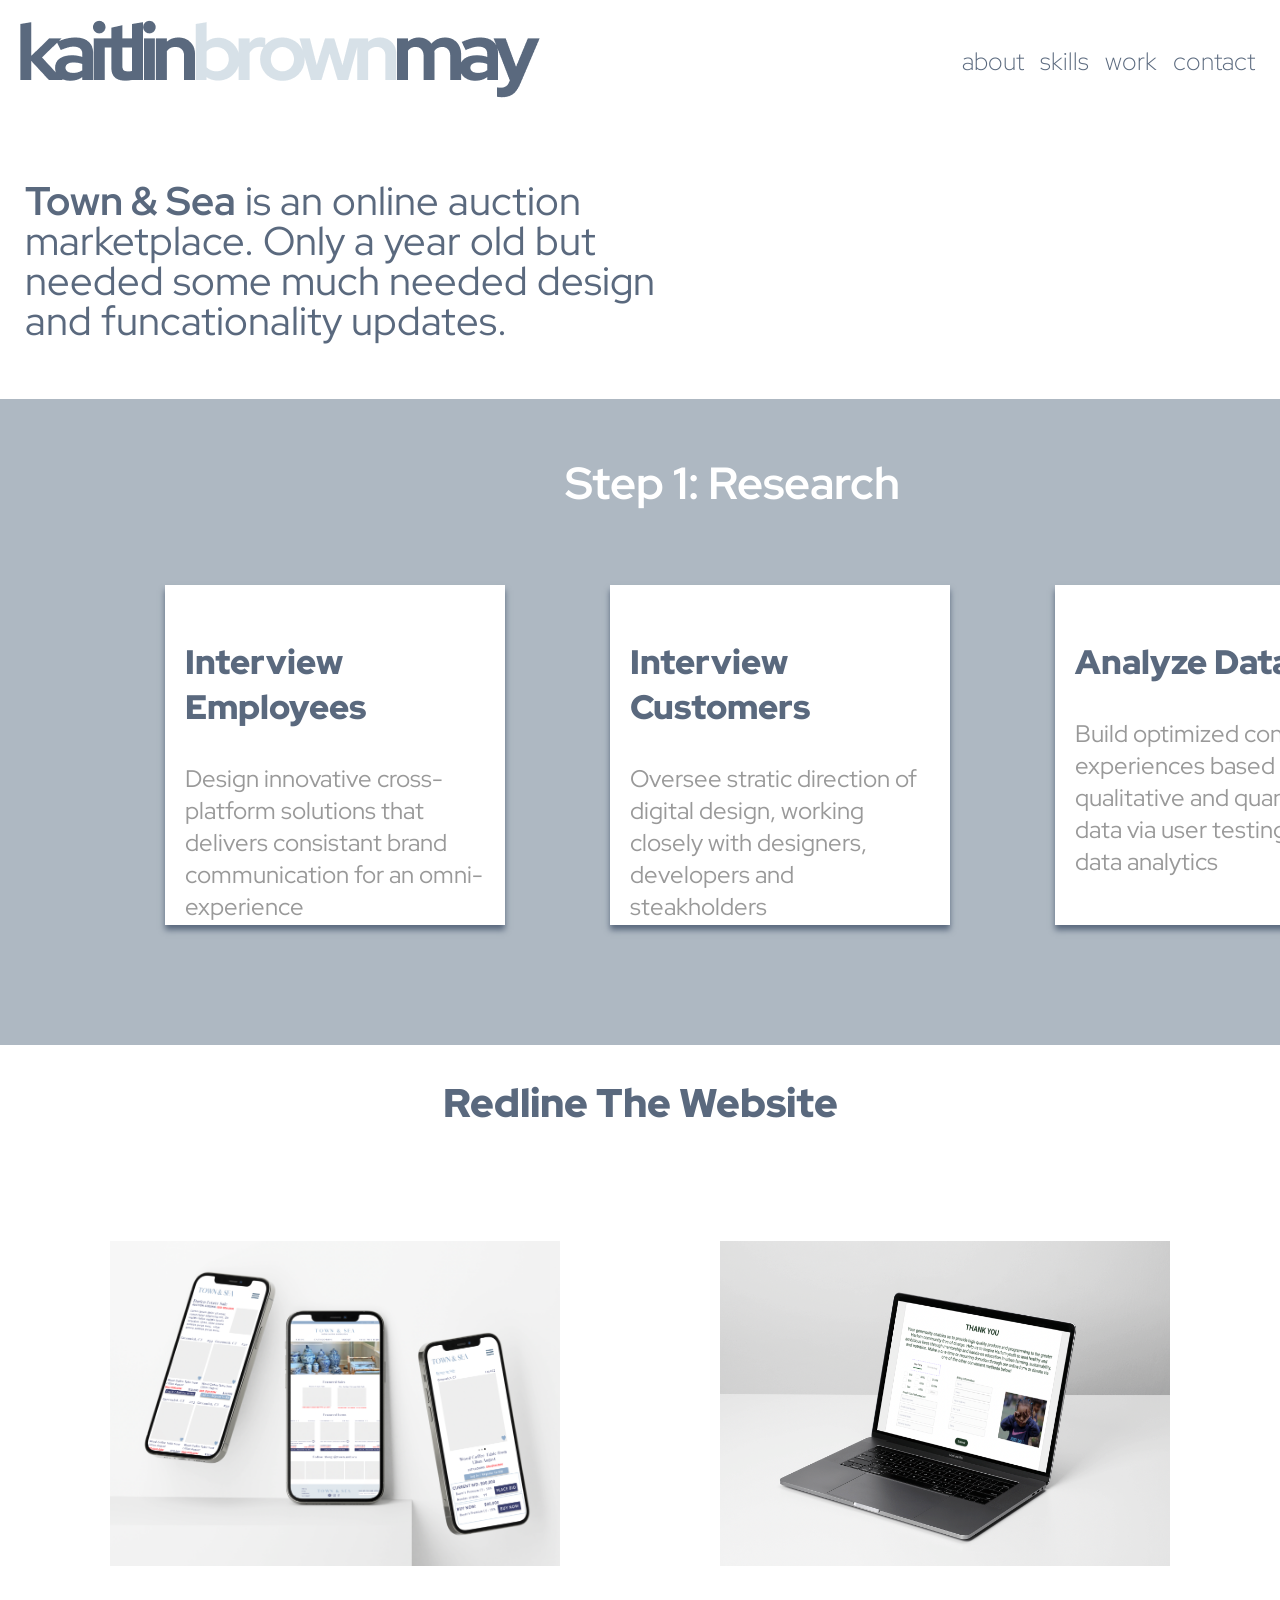
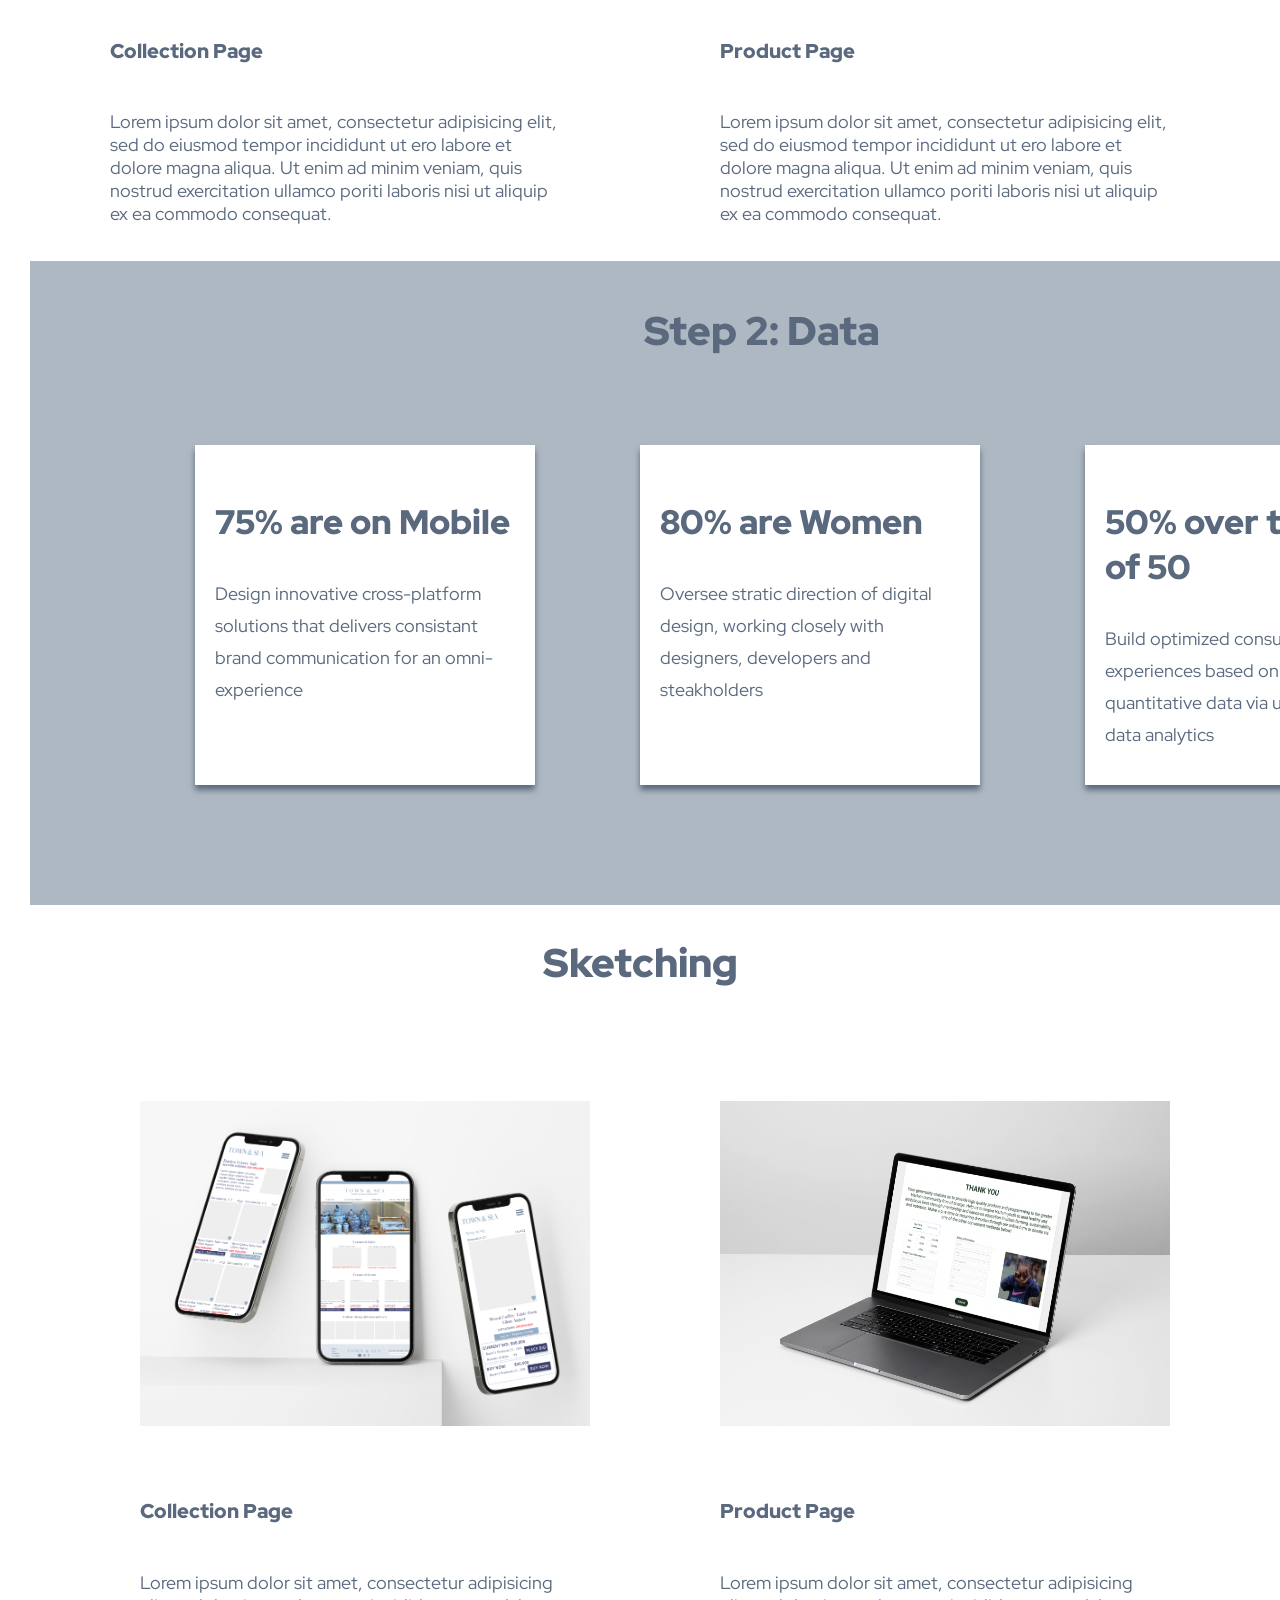
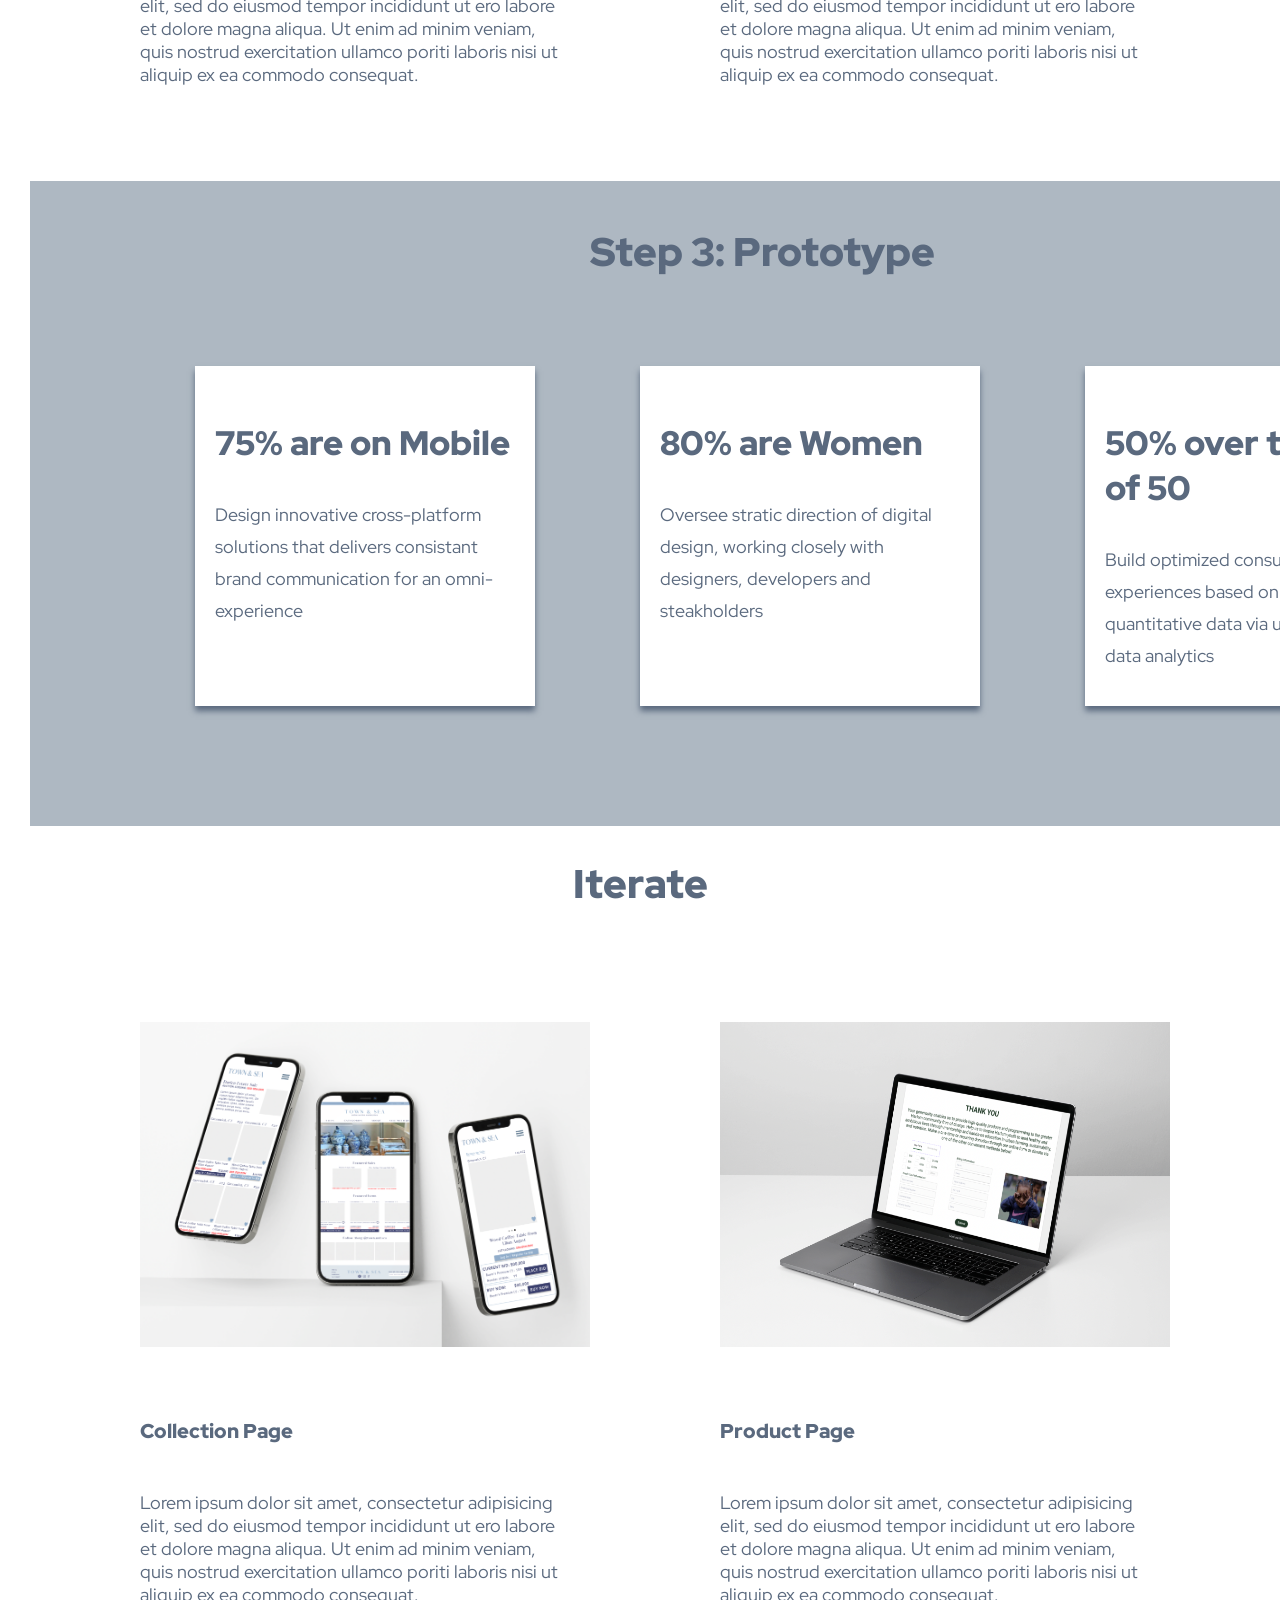
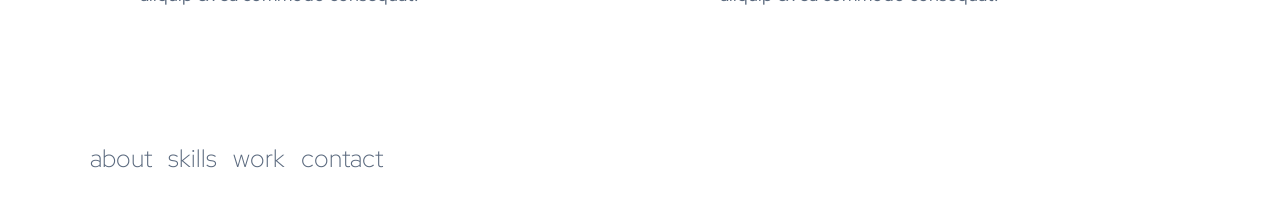
==== work.html @ 136359c6 "Adding in Homework 19s pages" ====
<!DOCTYPE html>
<html>
  <head>
    <script src="https://ajax.googleapis.com/ajax/libs/jquery/3.5.1/jquery.min.js"></script>
    <link rel="preconnect" href="https://fonts.googleapis.com">
    <link rel="preconnect" href="https://fonts.gstatic.com" crossorigin>
    <style>
        @import url('https://fonts.googleapis.com/css2?family=Red+Hat+Display:wght@300;700&family=Red+Hat+Mono:ital,wght@0,300;0,400;0,700;1,300&display=swap');
        </style>

    <title>Kaitlin May's Portfolio</title>
    <link href="css/teststyle.css" type="text/css" rel="stylesheet">
  </head>
  <body>
    <header>
      <a href="index.html" >
      <img src="images/kaitlinbrownmay.png"></a>
      <ul>
        <li id="ABOUT"> <a href="about.html" >about</a></li>
        <li id="SKILLS"> <a href="skills.html" >skills</a></li>
        <li id="WORK"> <a href="work.html" >work</a></li>
        <li>contact</li>
      </ul>
    </header>
   
    <section class="Welcome">
        <div class="welcomeC">
          <h1><strong> Town & Sea</strong> is an online auction marketplace. Only a year old but needed some much needed design and funcationality updates.  </h1> 
        </div>
      </section>
      
      <div class="heading">
        <h2> Step 1: Research</h2>
        </div>
          <section class="flexContainer">
     
      <div>
        <h3>Interview Employees</h3>
         <p>Design innovative cross-platform solutions that delivers consistant brand communication for an omni-experience</p>
      </div>
      <div>
        <h3>Interview Customers</h3>
        <p>Oversee stratic direction of digital design, working closely with designers, developers and steakholders</p>
      </div>
      <div>
        <h3>Analyze Data</h3>
        <p>Build optimized consumer experiences based on qualitative and quantitative data via user testing and data analytics</p>
      </div>
    </section>
    
    

    <section class="myWork">
      <h2>Redline The Website</h2>
      <div class="workGrid">
        <div class="img1">
          <img src="images/Screen Shot 2022-01-11 at 3.17.35 PM.png">
        </div>
        <div class="content1">
          <h4>Collection Page</h4>
          <p>Lorem ipsum dolor sit amet, consectetur adipisicing elit, sed do eiusmod tempor incididunt ut ero labore et dolore magna aliqua. Ut enim ad minim veniam, quis nostrud exercitation ullamco poriti laboris nisi ut aliquip ex ea commodo consequat.</p>

        </div>
        <div class="img2">
          <img src="images/Screen Shot 2022-01-11 at 6.08.32 PM.png">
        </div>
        <div class="content2">
          <h4>Product Page</h4>
          <p>Lorem ipsum dolor sit amet, consectetur adipisicing elit, sed do eiusmod tempor incididunt ut ero labore et dolore magna aliqua. Ut enim ad minim veniam, quis nostrud exercitation ullamco poriti laboris nisi ut aliquip ex ea commodo consequat.</p>
      
        </div>
   
        </div>
  
      </div>

      <div class="heading">
        <h2> Step 2: Data</h2>
        </div>
          <section class="flexContainer">
     
      <div>
        <h3>75% are on Mobile</h3>
         <p>Design innovative cross-platform solutions that delivers consistant brand communication for an omni-experience</p>
      </div>
      <div>
        <h3>80% are Women</h3>
        <p>Oversee stratic direction of digital design, working closely with designers, developers and steakholders</p>
      </div>
      <div>
        <h3>50% over the ace of 50</h3>
        <p>Build optimized consumer experiences based on qualitative and quantitative data via user testing and data analytics</p>
      </div>
    </section>
    
    

    <section class="myWork">
      <h2>Sketching</h2>
      <div class="workGrid">
        <div class="img1">
          <img src="images/Screen Shot 2022-01-11 at 3.17.35 PM.png">
        </div>
        <div class="content1">
          <h4>Collection Page</h4>
          <p>Lorem ipsum dolor sit amet, consectetur adipisicing elit, sed do eiusmod tempor incididunt ut ero labore et dolore magna aliqua. Ut enim ad minim veniam, quis nostrud exercitation ullamco poriti laboris nisi ut aliquip ex ea commodo consequat.</p>
     
        </div>
        <div class="img2">
          <img src="images/Screen Shot 2022-01-11 at 6.08.32 PM.png">
        </div>
        <div class="content2">
          <h4>Product Page</h4>
          <p>Lorem ipsum dolor sit amet, consectetur adipisicing elit, sed do eiusmod tempor incididunt ut ero labore et dolore magna aliqua. Ut enim ad minim veniam, quis nostrud exercitation ullamco poriti laboris nisi ut aliquip ex ea commodo consequat.</p>

        </div>
   
        </div>
  
      </div>
    </section>

    <div class="heading">
      <h2> Step 3: Prototype</h2>
      </div>
        <section class="flexContainer">
     
      <div>
        <h3>75% are on Mobile</h3>
         <p>Design innovative cross-platform solutions that delivers consistant brand communication for an omni-experience</p>
      </div>
      <div>
        <h3>80% are Women</h3>
        <p>Oversee stratic direction of digital design, working closely with designers, developers and steakholders</p>
      </div>
      <div>
        <h3>50% over the ace of 50</h3>
        <p>Build optimized consumer experiences based on qualitative and quantitative data via user testing and data analytics</p>
      </div>
    </section>
    
    

    <section class="myWork">
      <h2>Iterate</h2>
      <div class="workGrid">
        <div class="img1">
          <img src="images/Screen Shot 2022-01-11 at 3.17.35 PM.png">
        </div>
        <div class="content1">
          <h4>Collection Page</h4>
          <p>Lorem ipsum dolor sit amet, consectetur adipisicing elit, sed do eiusmod tempor incididunt ut ero labore et dolore magna aliqua. Ut enim ad minim veniam, quis nostrud exercitation ullamco poriti laboris nisi ut aliquip ex ea commodo consequat.</p>
     
        </div>
        <div class="img2">
          <img src="images/Screen Shot 2022-01-11 at 6.08.32 PM.png">
        </div>
        <div class="content2">
          <h4>Product Page</h4>
          <p>Lorem ipsum dolor sit amet, consectetur adipisicing elit, sed do eiusmod tempor incididunt ut ero labore et dolore magna aliqua. Ut enim ad minim veniam, quis nostrud exercitation ullamco poriti laboris nisi ut aliquip ex ea commodo consequat.</p>

        </div>
   
        </div>
  
      </div>
    </section>


    <footer id="footer">
      <ul>
        <li id="ABOUT"> <a href="about.html" >about</a></li>
        <li id="SKILLS"> <a href="skills.html" >skills</a></li>
        <li id="WORK"> <a href="work.html" >work</a></li>
        <li>contact</li>
      </ul>
    </footer>
  
  </body>
  <script src="js/index.js"></script>
</html>
---- css/teststyle.css ----
body {
  margin: 0;
}

  /* navigation CSS */
    header {
  
    padding: 20px;
      margin: 0 auto;
 
    }

    header ul {
      float: right;
      color: #5A697E;
      font-family: Red Hat Display;
      font-style: normal;
      font-weight: 300;
      font-size: 25px;
      line-height: 33px;
      }

      /* unvisited link */
    a:link {
      color: #5A697E;
      font-family: Red Hat Display;
      text-decoration: none;
    }

    /* visited link */
    a:visited {
      color: #5A697E;
      font-family: Red Hat Display;
      text-decoration: none;
    }

    /* mouse over link */
    a:hover {
      color: #5A697E;
      font-family: Red Hat Display;
      text-decoration: underline;
    }

    /* selected link */
    a:active {
      color: #5A697E;
      font-family: Red Hat Display;
      text-decoration: none;
    }
      
    header li {
      display: inline-block;
      padding: 0px 5px;
    }
    header p {
      display: inline-block;
    }

/* Introduction */
.Welcome {
  max-width: 50%;
  padding: 25px;
  background-color: #FFFFFF;
  text-align: left;

}


.welcomeC h1{
  color:#5A697E;
  font-family: Red Hat Display;
  font-style: normal;
  font-weight: normal;
  font-size: 40px;
  line-height: 40px;
}

.content h1{
  color:#5A697E;
  font-family: Red Hat Display;
  font-style: normal;
  font-weight: normal;
  font-size: 30px;
  line-height: 66px;
}

/* My UX Skills Section */
.heading {
  font-family: Red Hat Display;
  font-style: normal;
  font-weight: 900;
  font-size: 30px;
  line-height: 66px;
  text-align: center;
  color: white;
  width: 1440px;
  height: 100px;
  background: #AEB8C2;
  display: flex;
  justify-content: center;
  padding: 1%;

}
  .flexContainer {
    display: flex;
    padding: 60px;
    width: 1440px;
    height: 400px;
    left: 0px;
    top: 710px;
    background: #AEB8C2;
    flex-direction: row;
    justify-content: space-evenly;
  }
  
  .flexContainer div {
    padding: 20px;
    width: 300px;
    height: 300px;
    background: #FFFFFF;
    box-shadow: 0px 5px 6px #5A697E;
  }

  .flexContainer h3 {
    font-family: Red Hat Display;
    font-style: normal;
    font-weight: 900;
    font-size: 34px;
    line-height: 45px;
    color: #5A697E;
  }
  .flexContainer P{
  font-family: Red Hat Display;
  font-style: normal;
  font-weight: normal;
  font-size: 24px;
  line-height: 32px;
  color: #999999; 
  }

/* My Work Section */
.myWork {
  padding: 60px 30px;
  padding-top: 0;
  background-color:white;
  font-family: Red Hat Display;
  font-style: normal;
  text-align: left;
  color:#5A697E;
  }
.myWork h2{
  font-family: Red Hat Display;
  font-style: normal;
  font-weight: 900;
  font-size: 40px;
  line-height: 66px;
  text-align: center;
  color:#5A697E;
  margin:25px;
}
.myWork h4{
  font-family: Red Hat Display;
  font-style: normal;
  font-weight: 900;
  font-size: 20px;
  line-height: 66px;
  text-align: left;
  color:#5A697E;
}
.myWork p{
  font-family: Red Hat Display;
  font-style: normal;
  font-size: 18px;
  text-align: left;
  color:#5A697E;
}
.workGrid {
  display: grid;
  grid-template-columns: 50% 50%;
  grid-template-rows: 350px 350px;
  grid-template-areas:
  "img1 img2"
  "content1 content2"
  ;
}
.workGrid img {
  width: 450px;
  height: 325px;
  max-width: 500px;
  margin: 0 auto;
  display: block;
}
.img1 {
  grid-area: img1;
}
.img2 {
  grid-area: img2;
}
.img3 {
  grid-area: img3;


}
.img1, .img2, .img3, .img, .content1, .content2, .content3, .content, button {
  padding: 80px;
}
.content1 {
  grid-area: content1;
}
.content2 {
  grid-area: content2;
}
.content3 {
  grid-area: content3;
}



/* About Kaitlin */

button {
  padding: 15px;
  margin: auto;
  background-color: #5A697E;
  color: white;
  font-size: 15px;
  font-weight: 900;
  border-radius: 4px;
}
  /* Footer CSS */
  footer {
    background-color: white;
    padding: 15px;
  }

  footer ul {
    float: left;
    color: #5A697E;
    font-family: Red Hat Display;
    font-style: normal;
    font-weight: 300;
    font-size: 25px;
    line-height: 33px;
    }

  footer li {
    display: inline-block;
    padding: 0px 5px;
  }
  footer p {
    display: inline-block;

  
  } 

  .heroImg {
      padding-top: 0;
      font-family: Red Hat Display;
      font-style: normal;
      text-align: center;
      color:White;
     
      background-color: #5A697E;
      padding: 50px 30px;
      display: grid;
      grid-template-columns: 25% 25%;
      grid-template-rows: 350px;
      grid-template-areas:
      "content img"
  }
  
  .content {
    grid-area: content;
  }
  .content img {
    grid-area: img;
    max-height: 200px;
    margin: 15px;
    display: block;
  }
  .img button{
    background-color: white;
    color:#5A697E;
  }
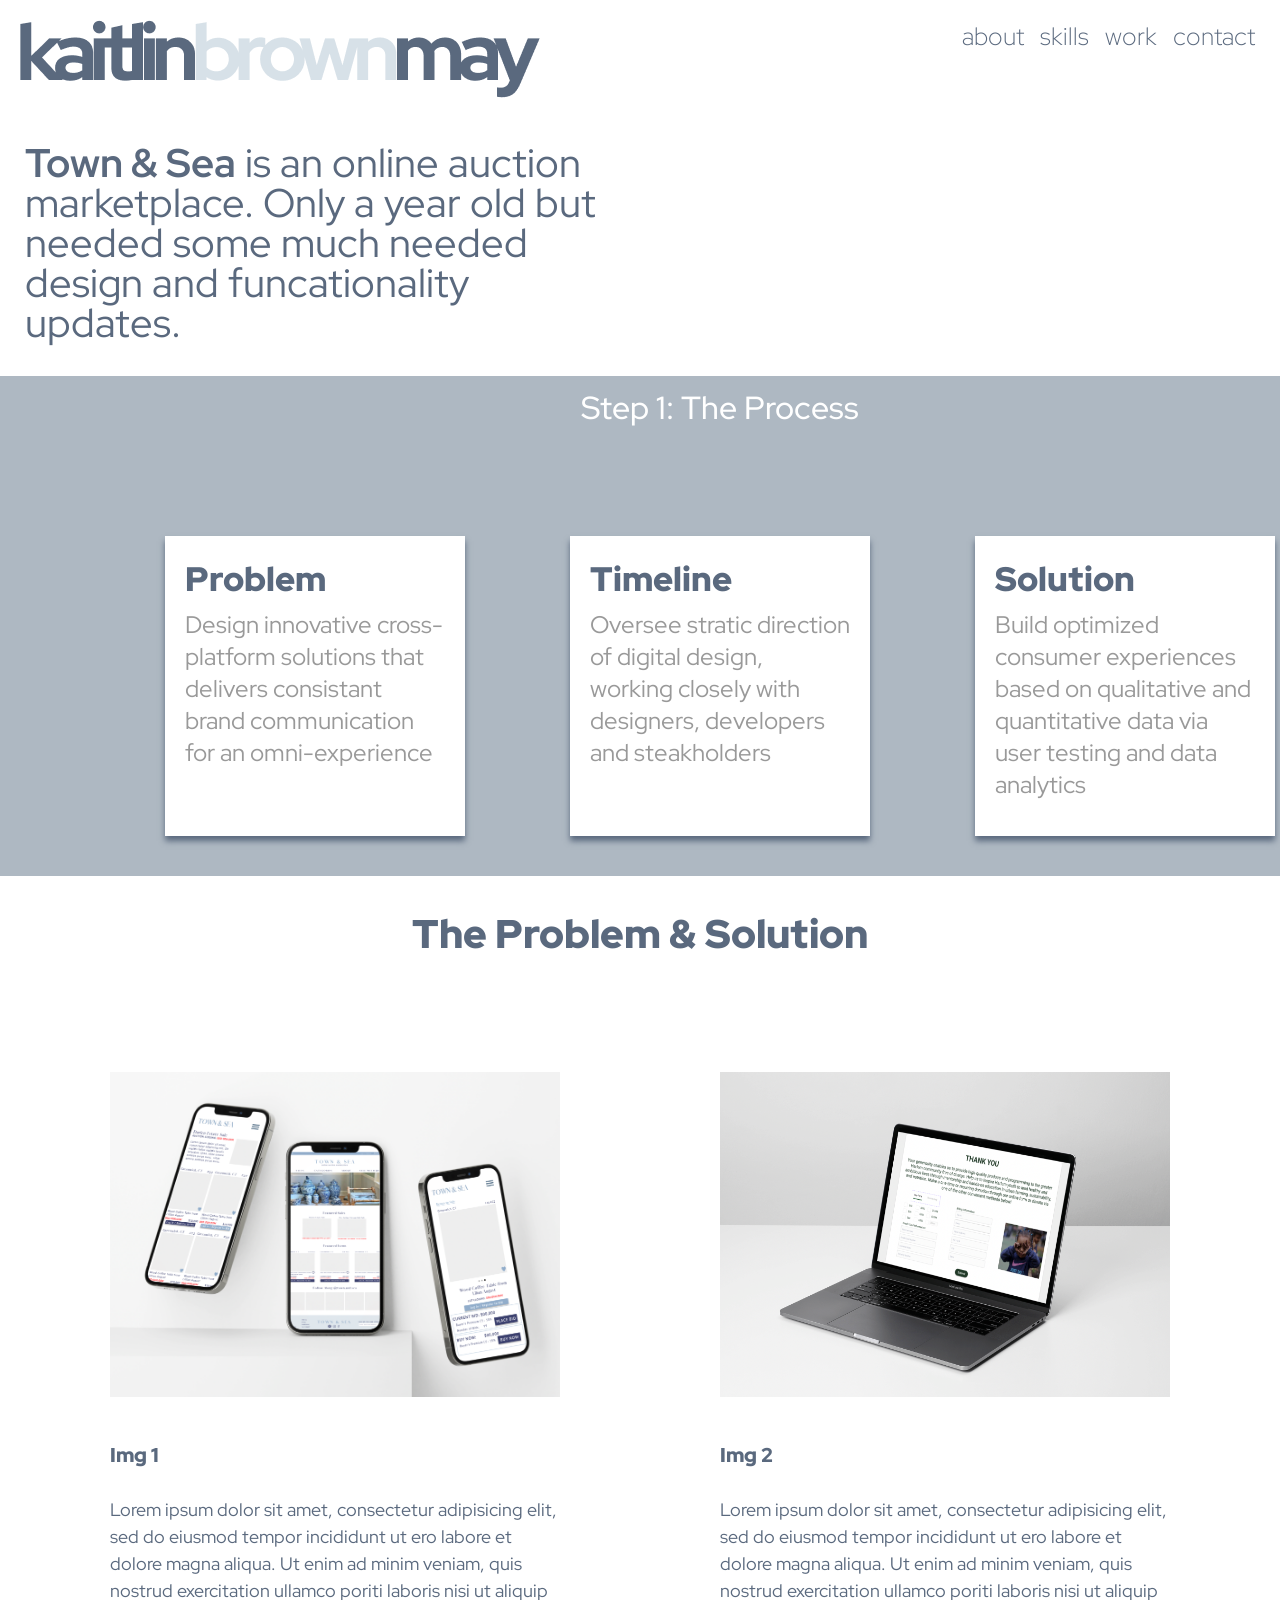
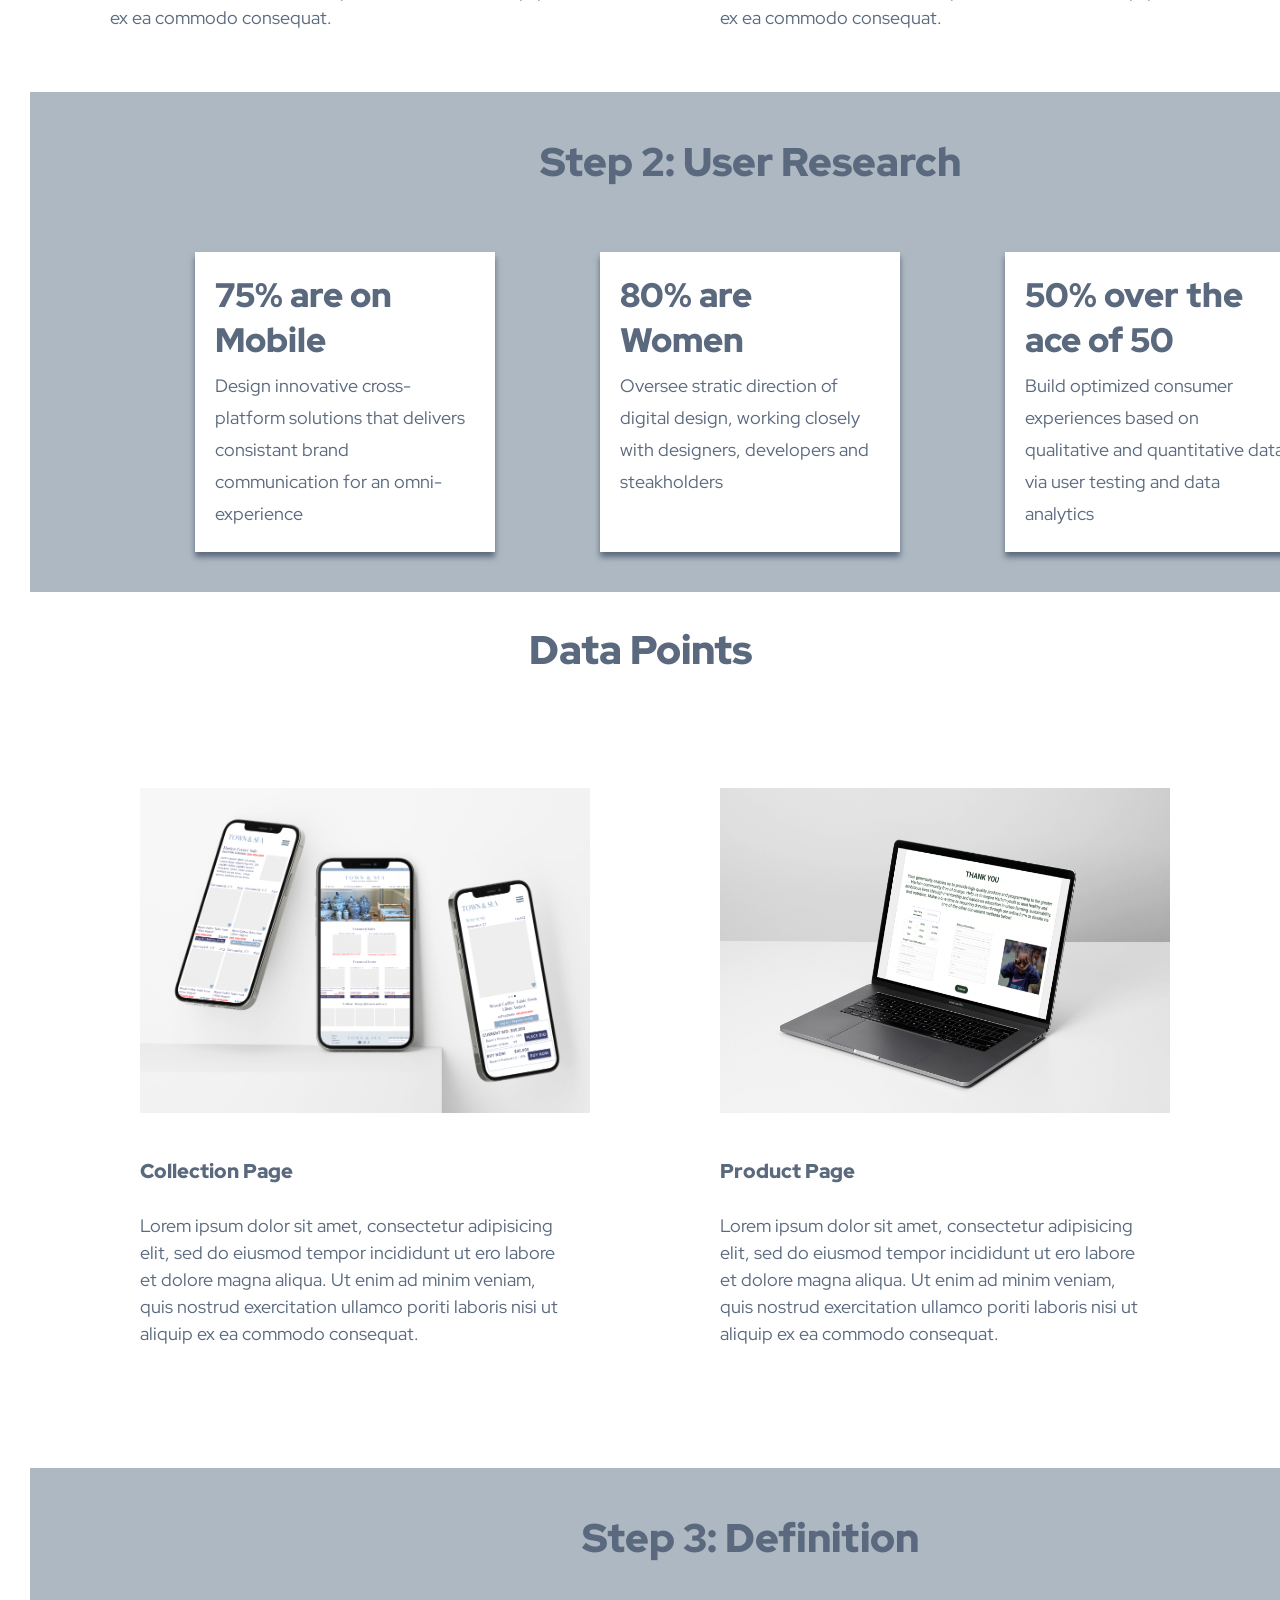
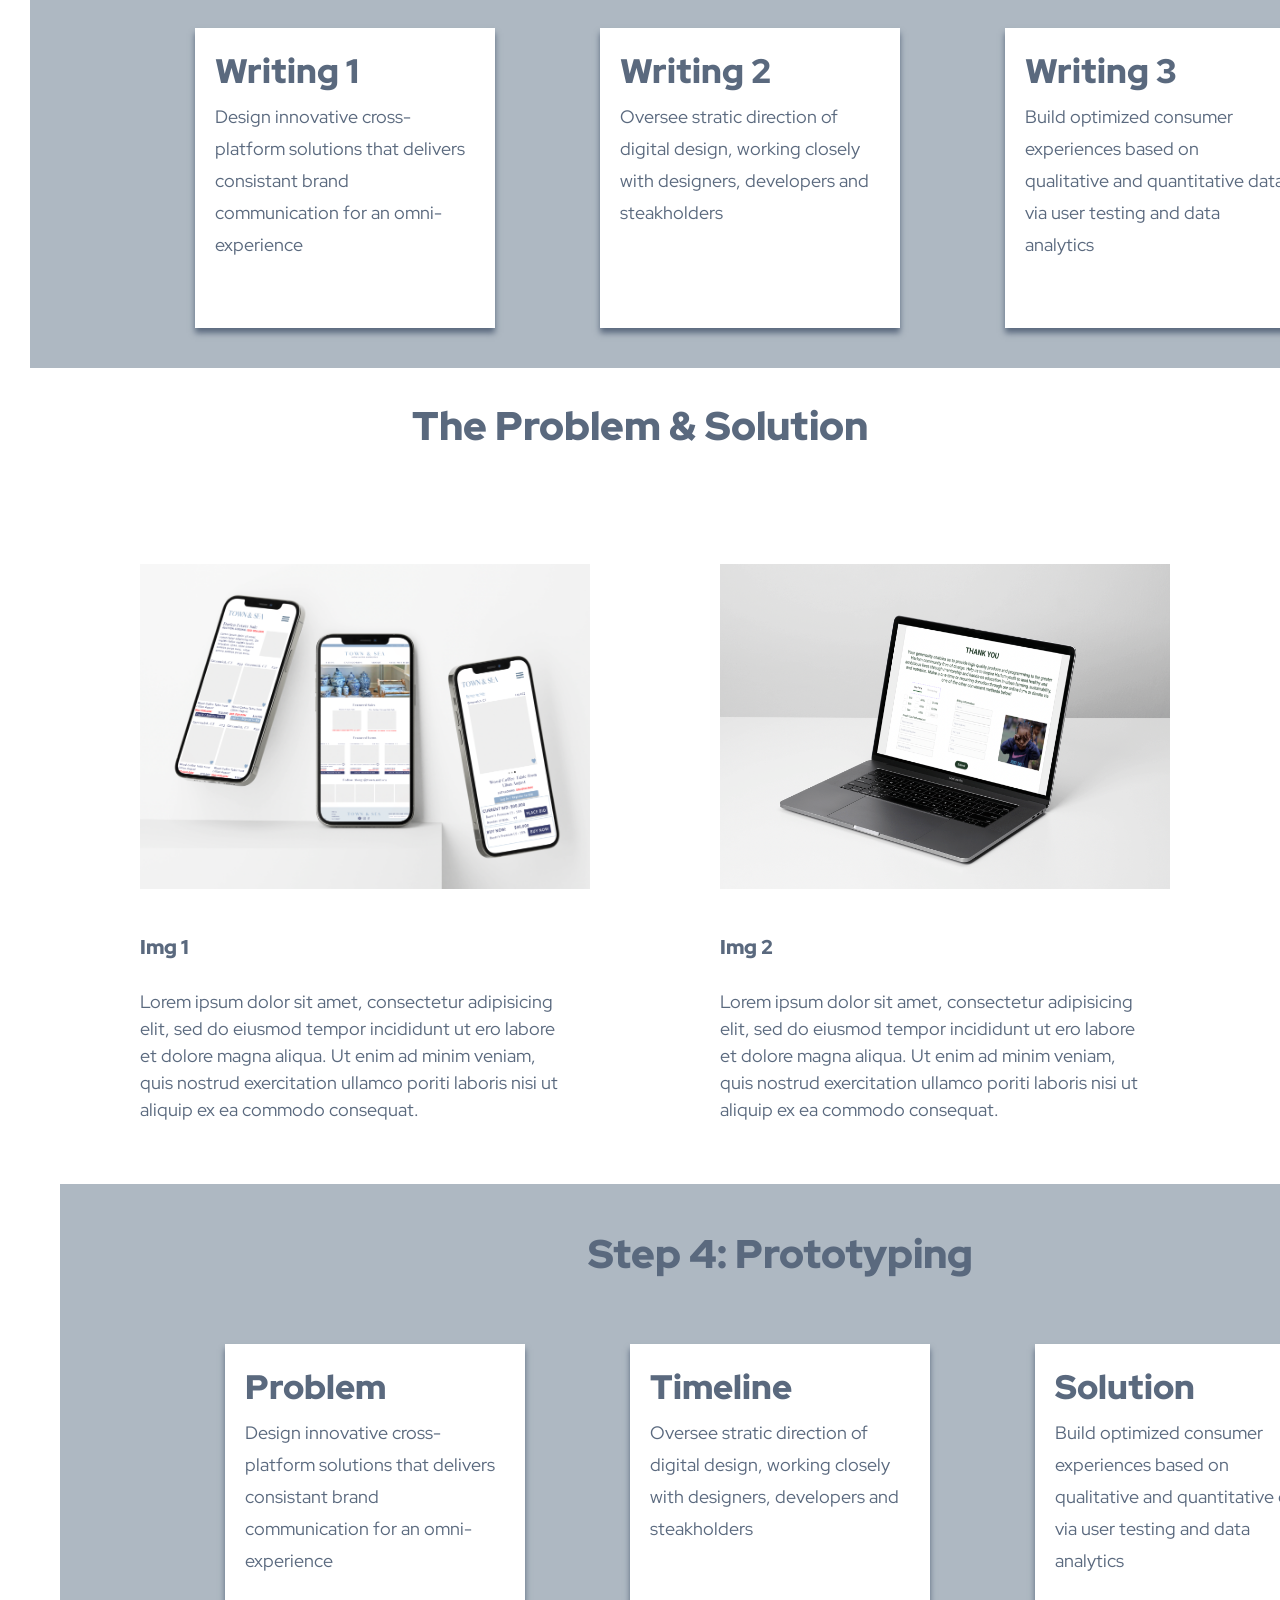
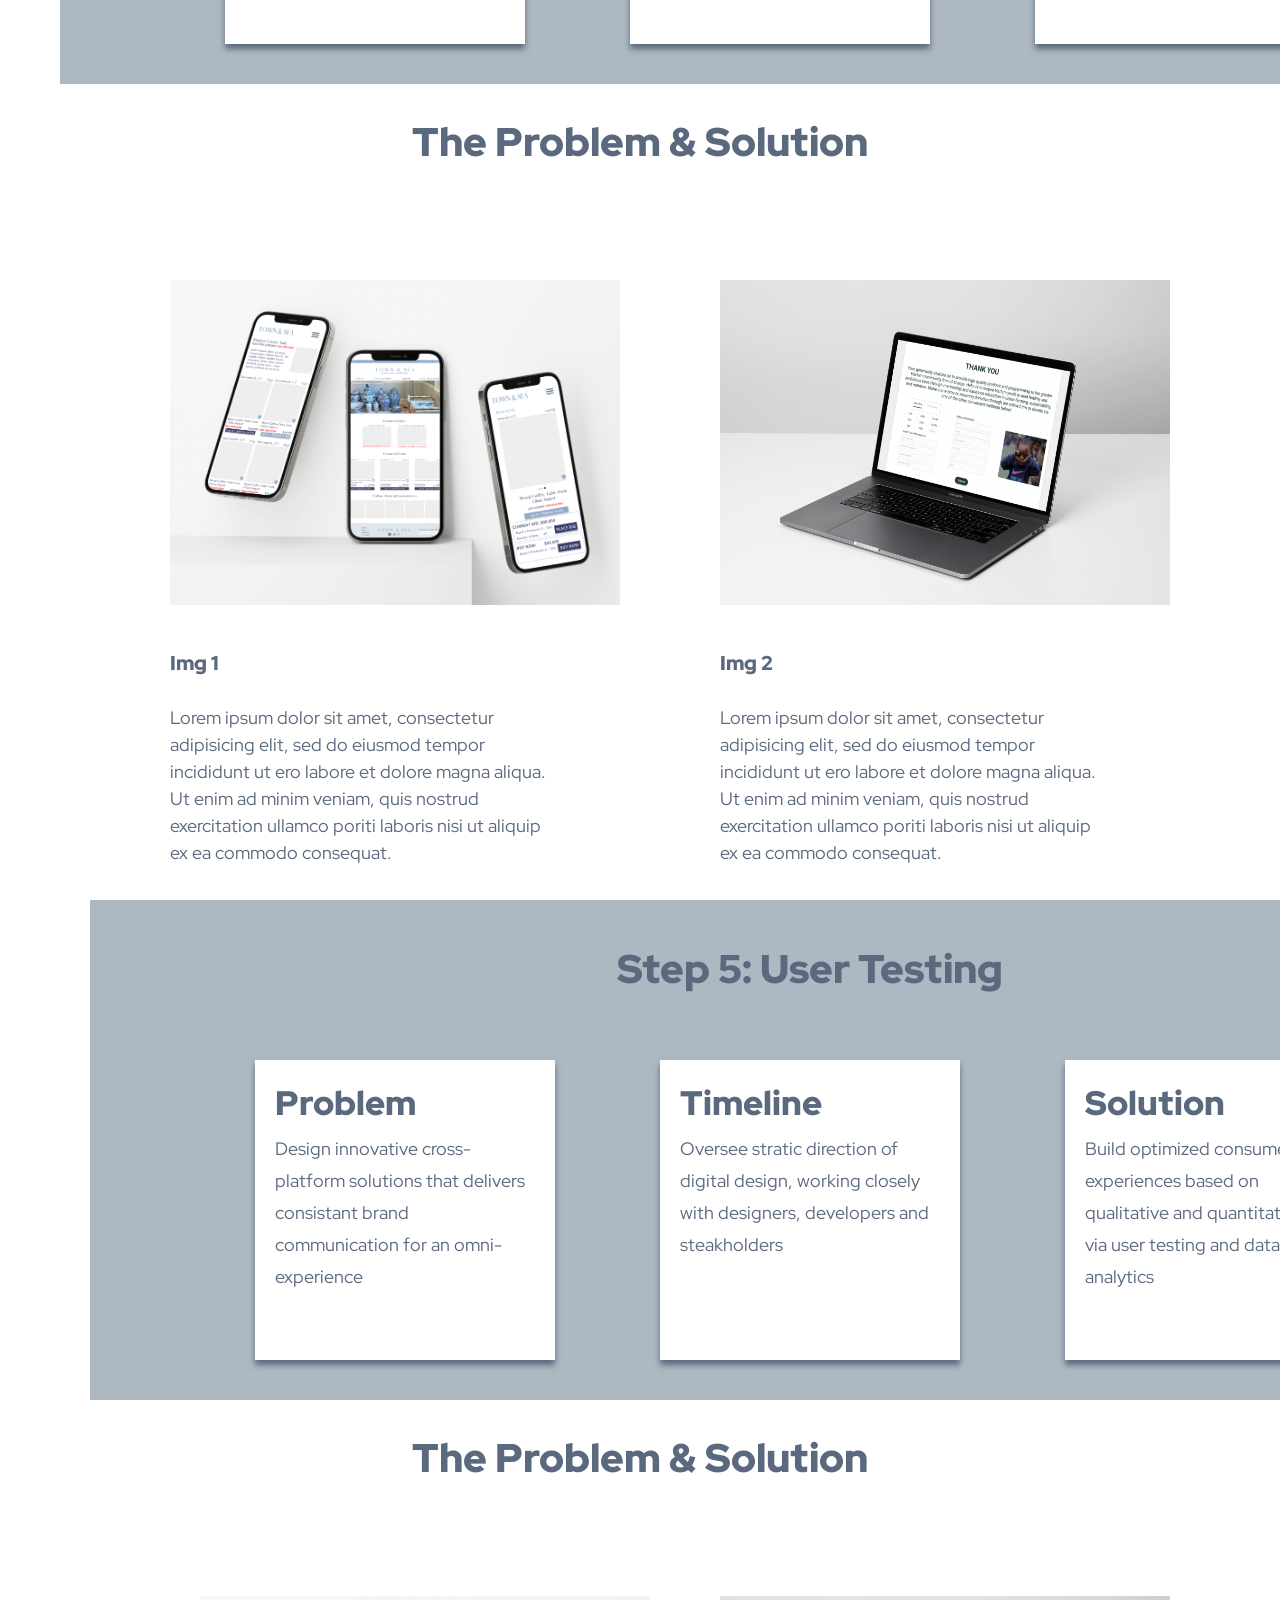
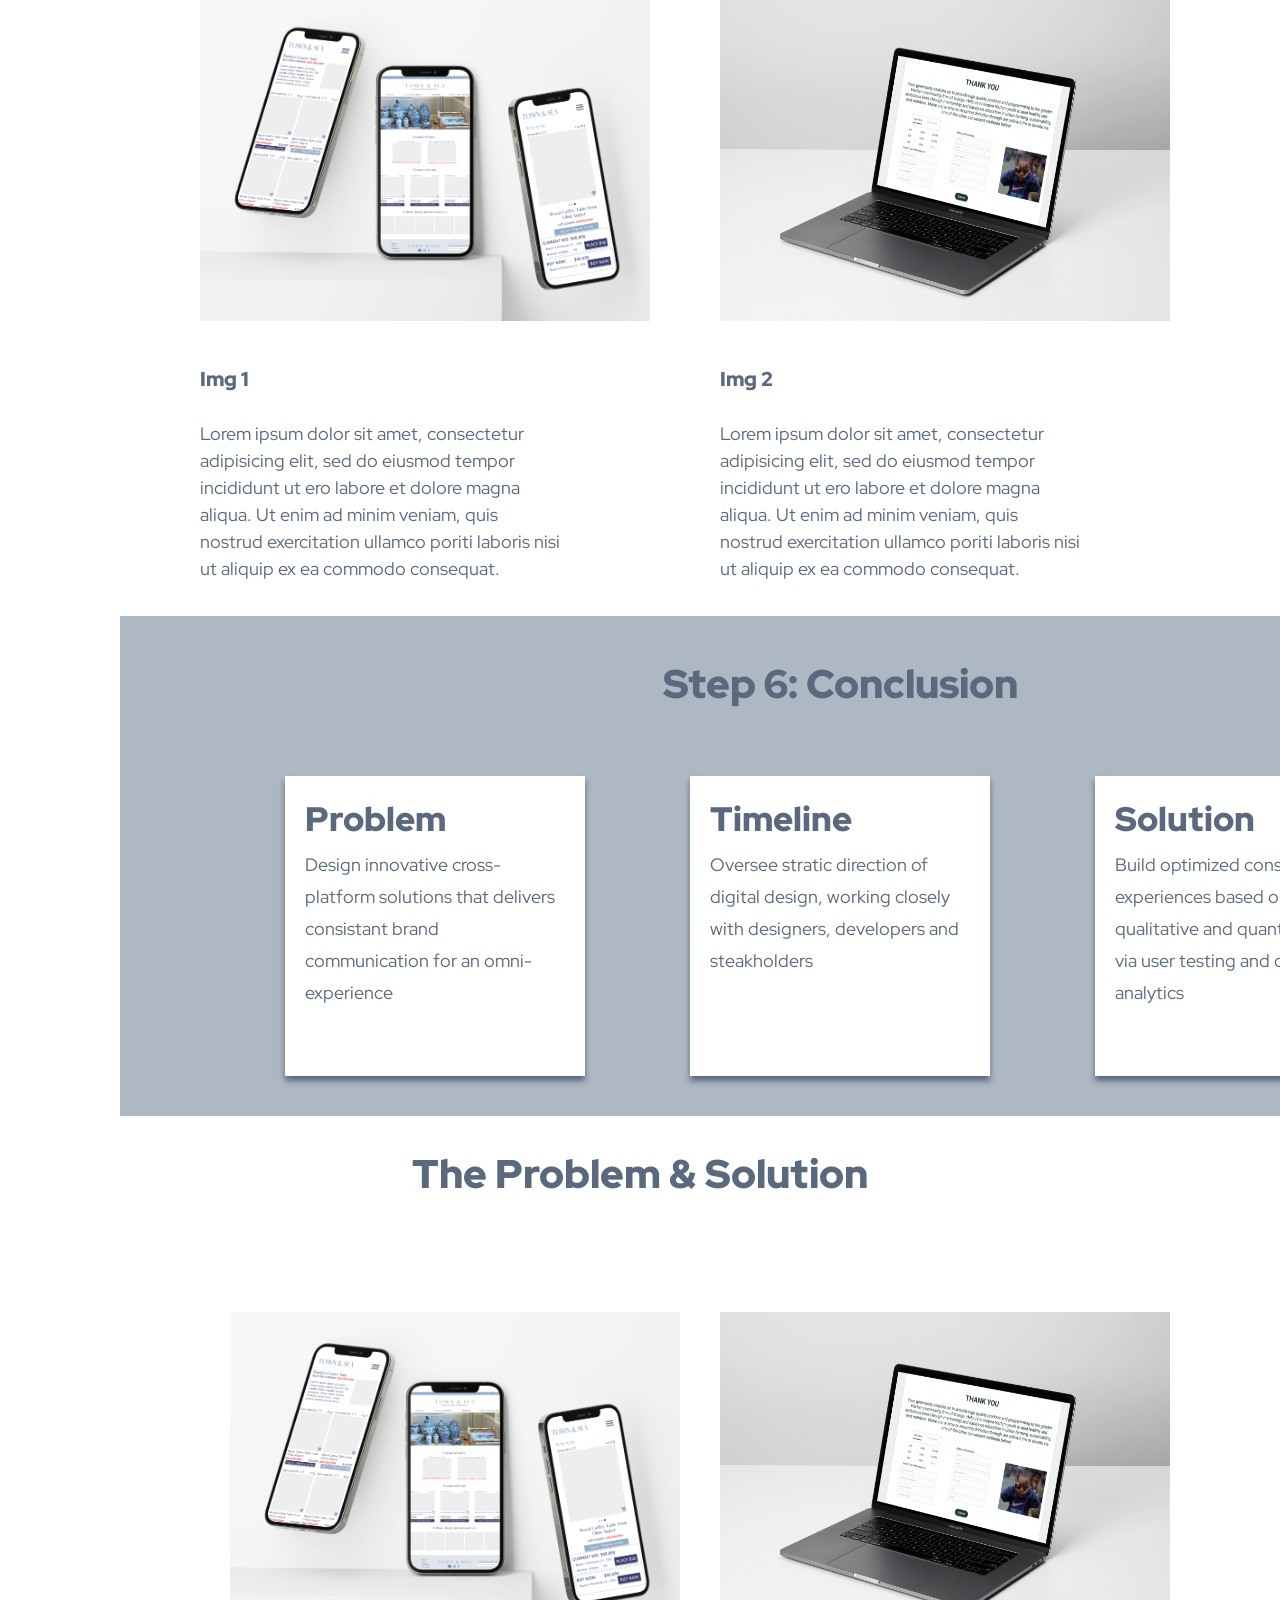
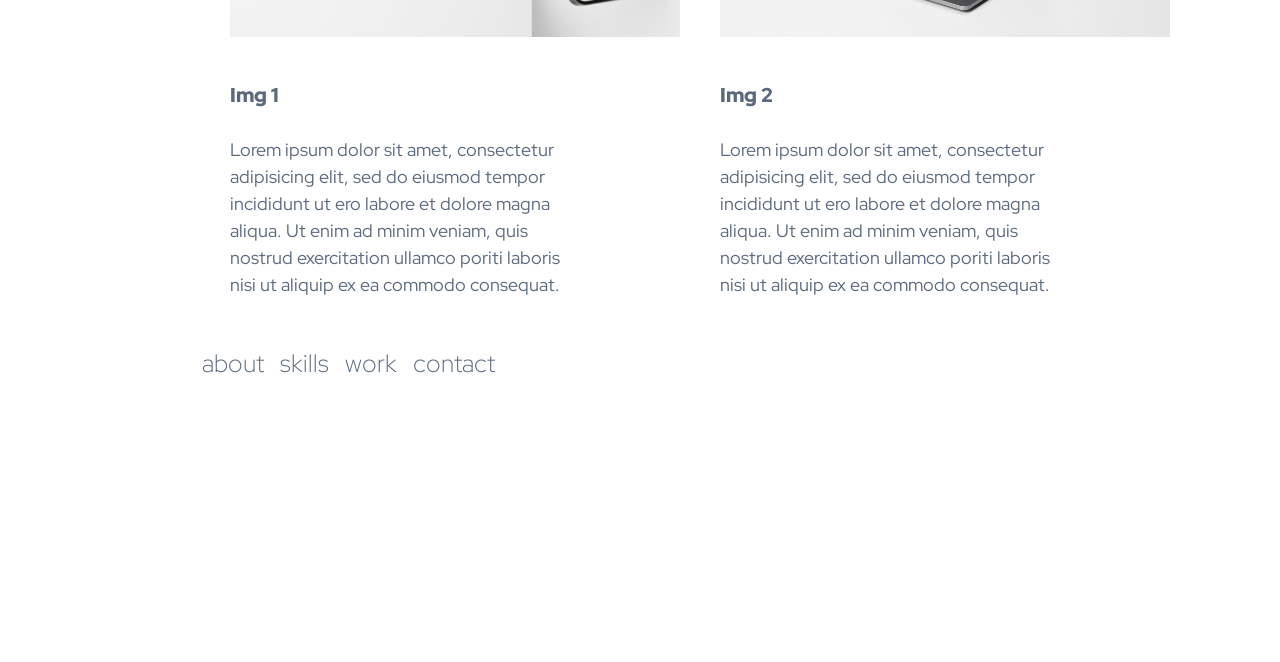
==== commit 6075a134: "Setting up HW 20" ====
--- a/work.html
+++ b/work.html
@@ -1,6 +1,9 @@
 <!DOCTYPE html>
 <html>
   <head>
+   <!-- Bootstrap CSS -->
+    <link href="https://cdn.jsdelivr.net/npm/bootstrap@5.1.3/dist/css/bootstrap.min.css" rel="stylesheet" integrity="sha384-1BmE4kWBq78iYhFldvKuhfTAU6auU8tT94WrHftjDbrCEXSU1oBoqyl2QvZ6jIW3" crossorigin="anonymous">
+   
     <script src="https://ajax.googleapis.com/ajax/libs/jquery/3.5.1/jquery.min.js"></script>
     <link rel="preconnect" href="https://fonts.googleapis.com">
     <link rel="preconnect" href="https://fonts.gstatic.com" crossorigin>
@@ -8,7 +11,7 @@
         @import url('https://fonts.googleapis.com/css2?family=Red+Hat+Display:wght@300;700&family=Red+Hat+Mono:ital,wght@0,300;0,400;0,700;1,300&display=swap');
         </style>
 
-    <title>Kaitlin May's Portfolio</title>
+    <title>UX/UI Homework 20 - Kaitlin May's Portfolio</title>
     <link href="css/teststyle.css" type="text/css" rel="stylesheet">
   </head>
   <body>
@@ -30,20 +33,20 @@
       </section>
       
       <div class="heading">
-        <h2> Step 1: Research</h2>
+        <h2> Step 1: The Process</h2>
         </div>
           <section class="flexContainer">
      
       <div>
-        <h3>Interview Employees</h3>
+        <h3>Problem</h3>
          <p>Design innovative cross-platform solutions that delivers consistant brand communication for an omni-experience</p>
       </div>
       <div>
-        <h3>Interview Customers</h3>
+        <h3>Timeline</h3>
         <p>Oversee stratic direction of digital design, working closely with designers, developers and steakholders</p>
       </div>
       <div>
-        <h3>Analyze Data</h3>
+        <h3>Solution</h3>
         <p>Build optimized consumer experiences based on qualitative and quantitative data via user testing and data analytics</p>
       </div>
     </section>
@@ -51,13 +54,13 @@
     
 
     <section class="myWork">
-      <h2>Redline The Website</h2>
+      <h2>The Problem & Solution</h2>
       <div class="workGrid">
         <div class="img1">
           <img src="images/Screen Shot 2022-01-11 at 3.17.35 PM.png">
         </div>
         <div class="content1">
-          <h4>Collection Page</h4>
+          <h4>Img 1</h4>
           <p>Lorem ipsum dolor sit amet, consectetur adipisicing elit, sed do eiusmod tempor incididunt ut ero labore et dolore magna aliqua. Ut enim ad minim veniam, quis nostrud exercitation ullamco poriti laboris nisi ut aliquip ex ea commodo consequat.</p>
 
         </div>
@@ -65,7 +68,7 @@
           <img src="images/Screen Shot 2022-01-11 at 6.08.32 PM.png">
         </div>
         <div class="content2">
-          <h4>Product Page</h4>
+          <h4>Img 2</h4>
           <p>Lorem ipsum dolor sit amet, consectetur adipisicing elit, sed do eiusmod tempor incididunt ut ero labore et dolore magna aliqua. Ut enim ad minim veniam, quis nostrud exercitation ullamco poriti laboris nisi ut aliquip ex ea commodo consequat.</p>
       
         </div>
@@ -75,7 +78,7 @@
       </div>
 
       <div class="heading">
-        <h2> Step 2: Data</h2>
+        <h2> Step 2: User Research</h2>
         </div>
           <section class="flexContainer">
      
@@ -96,7 +99,7 @@
     
 
     <section class="myWork">
-      <h2>Sketching</h2>
+      <h2>Data Points</h2>
       <div class="workGrid">
         <div class="img1">
           <img src="images/Screen Shot 2022-01-11 at 3.17.35 PM.png">
@@ -121,50 +124,180 @@
     </section>
 
     <div class="heading">
-      <h2> Step 3: Prototype</h2>
+      <h2> Step 3: Definition</h2>
       </div>
         <section class="flexContainer">
      
       <div>
-        <h3>75% are on Mobile</h3>
+        <h3>Writing 1</h3>
          <p>Design innovative cross-platform solutions that delivers consistant brand communication for an omni-experience</p>
       </div>
       <div>
-        <h3>80% are Women</h3>
+        <h3>Writing 2</h3>
         <p>Oversee stratic direction of digital design, working closely with designers, developers and steakholders</p>
       </div>
       <div>
-        <h3>50% over the ace of 50</h3>
+        <h3>Writing 3</h3>
         <p>Build optimized consumer experiences based on qualitative and quantitative data via user testing and data analytics</p>
       </div>
     </section>
     
-    
-
     <section class="myWork">
-      <h2>Iterate</h2>
+      <h2>The Problem & Solution</h2>
       <div class="workGrid">
         <div class="img1">
           <img src="images/Screen Shot 2022-01-11 at 3.17.35 PM.png">
         </div>
         <div class="content1">
-          <h4>Collection Page</h4>
-          <p>Lorem ipsum dolor sit amet, consectetur adipisicing elit, sed do eiusmod tempor incididunt ut ero labore et dolore magna aliqua. Ut enim ad minim veniam, quis nostrud exercitation ullamco poriti laboris nisi ut aliquip ex ea commodo consequat.</p>
-     
+          <h4>Img 1</h4>
+          <p>Lorem ipsum dolor sit amet, consectetur adipisicing elit, sed do eiusmod tempor incididunt ut ero labore et dolore magna aliqua. Ut enim ad minim veniam, quis nostrud exercitation ullamco poriti laboris nisi ut aliquip ex ea commodo consequat.</p>
+  
         </div>
         <div class="img2">
           <img src="images/Screen Shot 2022-01-11 at 6.08.32 PM.png">
         </div>
         <div class="content2">
-          <h4>Product Page</h4>
-          <p>Lorem ipsum dolor sit amet, consectetur adipisicing elit, sed do eiusmod tempor incididunt ut ero labore et dolore magna aliqua. Ut enim ad minim veniam, quis nostrud exercitation ullamco poriti laboris nisi ut aliquip ex ea commodo consequat.</p>
-
-        </div>
-   
-        </div>
-  
-      </div>
-    </section>
+          <h4>Img 2</h4>
+          <p>Lorem ipsum dolor sit amet, consectetur adipisicing elit, sed do eiusmod tempor incididunt ut ero labore et dolore magna aliqua. Ut enim ad minim veniam, quis nostrud exercitation ullamco poriti laboris nisi ut aliquip ex ea commodo consequat.</p>
+      
+        </div>
+   
+        </div>
+
+
+    <div class="heading">
+      <h2> Step 4: Prototyping</h2>
+      </div>
+        <section class="flexContainer">
+   
+    <div>
+      <h3>Problem</h3>
+       <p>Design innovative cross-platform solutions that delivers consistant brand communication for an omni-experience</p>
+    </div>
+    <div>
+      <h3>Timeline</h3>
+      <p>Oversee stratic direction of digital design, working closely with designers, developers and steakholders</p>
+    </div>
+    <div>
+      <h3>Solution</h3>
+      <p>Build optimized consumer experiences based on qualitative and quantitative data via user testing and data analytics</p>
+    </div>
+  </section>
+  
+  
+
+  <section class="myWork">
+    <h2>The Problem & Solution</h2>
+    <div class="workGrid">
+      <div class="img1">
+        <img src="images/Screen Shot 2022-01-11 at 3.17.35 PM.png">
+      </div>
+      <div class="content1">
+        <h4>Img 1</h4>
+        <p>Lorem ipsum dolor sit amet, consectetur adipisicing elit, sed do eiusmod tempor incididunt ut ero labore et dolore magna aliqua. Ut enim ad minim veniam, quis nostrud exercitation ullamco poriti laboris nisi ut aliquip ex ea commodo consequat.</p>
+
+      </div>
+      <div class="img2">
+        <img src="images/Screen Shot 2022-01-11 at 6.08.32 PM.png">
+      </div>
+      <div class="content2">
+        <h4>Img 2</h4>
+        <p>Lorem ipsum dolor sit amet, consectetur adipisicing elit, sed do eiusmod tempor incididunt ut ero labore et dolore magna aliqua. Ut enim ad minim veniam, quis nostrud exercitation ullamco poriti laboris nisi ut aliquip ex ea commodo consequat.</p>
+    
+      </div>
+ 
+      </div>
+
+    </div>
+
+    <div class="heading">
+      <h2> Step 5: User Testing</h2>
+      </div>
+        <section class="flexContainer">
+   
+    <div>
+      <h3>Problem</h3>
+       <p>Design innovative cross-platform solutions that delivers consistant brand communication for an omni-experience</p>
+    </div>
+    <div>
+      <h3>Timeline</h3>
+      <p>Oversee stratic direction of digital design, working closely with designers, developers and steakholders</p>
+    </div>
+    <div>
+      <h3>Solution</h3>
+      <p>Build optimized consumer experiences based on qualitative and quantitative data via user testing and data analytics</p>
+    </div>
+  </section>
+  
+  
+
+  <section class="myWork">
+    <h2>The Problem & Solution</h2>
+    <div class="workGrid">
+      <div class="img1">
+        <img src="images/Screen Shot 2022-01-11 at 3.17.35 PM.png">
+      </div>
+      <div class="content1">
+        <h4>Img 1</h4>
+        <p>Lorem ipsum dolor sit amet, consectetur adipisicing elit, sed do eiusmod tempor incididunt ut ero labore et dolore magna aliqua. Ut enim ad minim veniam, quis nostrud exercitation ullamco poriti laboris nisi ut aliquip ex ea commodo consequat.</p>
+
+      </div>
+      <div class="img2">
+        <img src="images/Screen Shot 2022-01-11 at 6.08.32 PM.png">
+      </div>
+      <div class="content2">
+        <h4>Img 2</h4>
+        <p>Lorem ipsum dolor sit amet, consectetur adipisicing elit, sed do eiusmod tempor incididunt ut ero labore et dolore magna aliqua. Ut enim ad minim veniam, quis nostrud exercitation ullamco poriti laboris nisi ut aliquip ex ea commodo consequat.</p>
+    
+      </div>
+ 
+      </div>
+
+    </div>
+    <div class="heading">
+      <h2> Step 6: Conclusion</h2>
+      </div>
+        <section class="flexContainer">
+   
+    <div>
+      <h3>Problem</h3>
+       <p>Design innovative cross-platform solutions that delivers consistant brand communication for an omni-experience</p>
+    </div>
+    <div>
+      <h3>Timeline</h3>
+      <p>Oversee stratic direction of digital design, working closely with designers, developers and steakholders</p>
+    </div>
+    <div>
+      <h3>Solution</h3>
+      <p>Build optimized consumer experiences based on qualitative and quantitative data via user testing and data analytics</p>
+    </div>
+  </section>
+
+
+  <section class="myWork">
+    <h2>The Problem & Solution</h2>
+    <div class="workGrid">
+      <div class="img1">
+        <img src="images/Screen Shot 2022-01-11 at 3.17.35 PM.png">
+      </div>
+      <div class="content1">
+        <h4>Img 1</h4>
+        <p>Lorem ipsum dolor sit amet, consectetur adipisicing elit, sed do eiusmod tempor incididunt ut ero labore et dolore magna aliqua. Ut enim ad minim veniam, quis nostrud exercitation ullamco poriti laboris nisi ut aliquip ex ea commodo consequat.</p>
+
+      </div>
+      <div class="img2">
+        <img src="images/Screen Shot 2022-01-11 at 6.08.32 PM.png">
+      </div>
+      <div class="content2">
+        <h4>Img 2</h4>
+        <p>Lorem ipsum dolor sit amet, consectetur adipisicing elit, sed do eiusmod tempor incididunt ut ero labore et dolore magna aliqua. Ut enim ad minim veniam, quis nostrud exercitation ullamco poriti laboris nisi ut aliquip ex ea commodo consequat.</p>
+    
+      </div>
+ 
+      </div>
+  
+
+  
 
 
     <footer id="footer">
@@ -175,7 +308,9 @@
         <li>contact</li>
       </ul>
     </footer>
-  
+    <!-- Option 1: Bootstrap Bundle with Popper -->
+    <script src="https://cdn.jsdelivr.net/npm/bootstrap@5.1.3/dist/js/bootstrap.bundle.min.js" integrity="sha384-ka7Sk0Gln4gmtz2MlQnikT1wXgYsOg+OMhuP+IlRH9sENBO0LRn5q+8nbTov4+1p" crossorigin="anonymous"></script>
+
   </body>
   <script src="js/index.js"></script>
 </html>
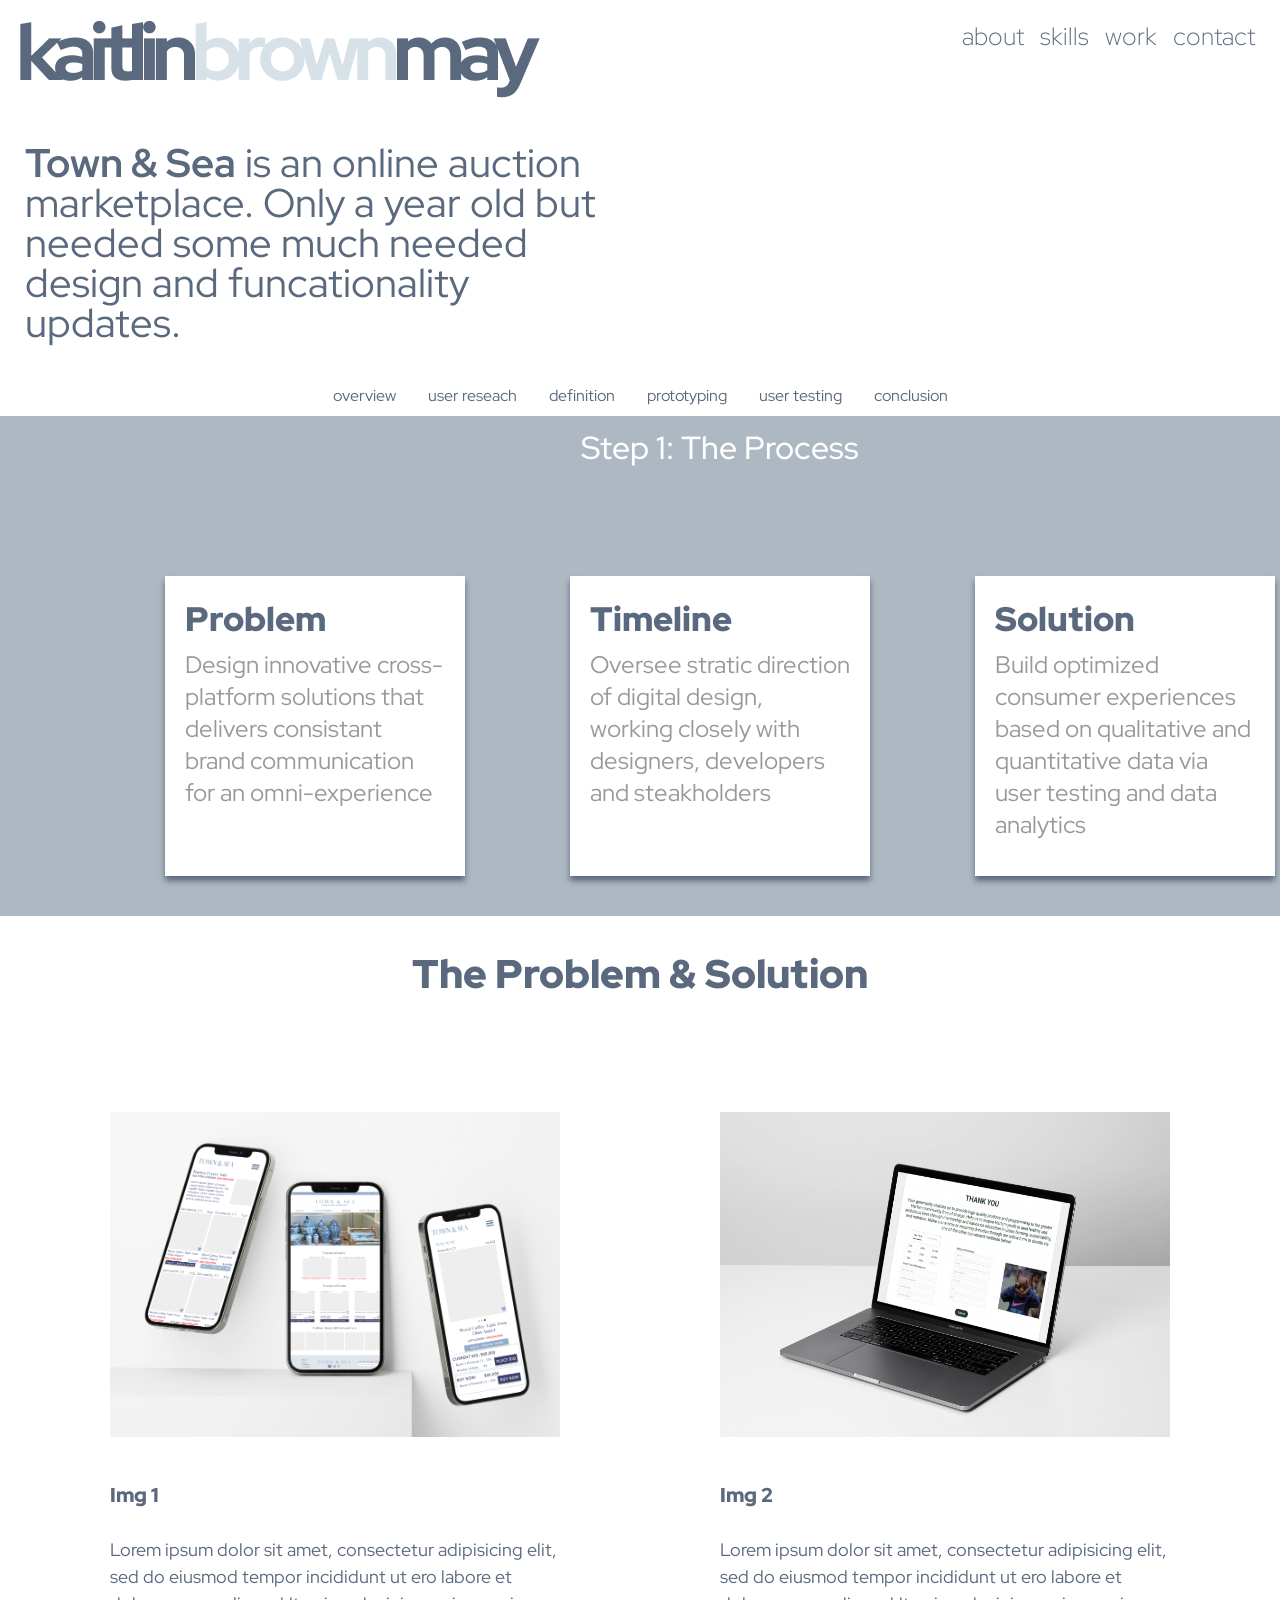
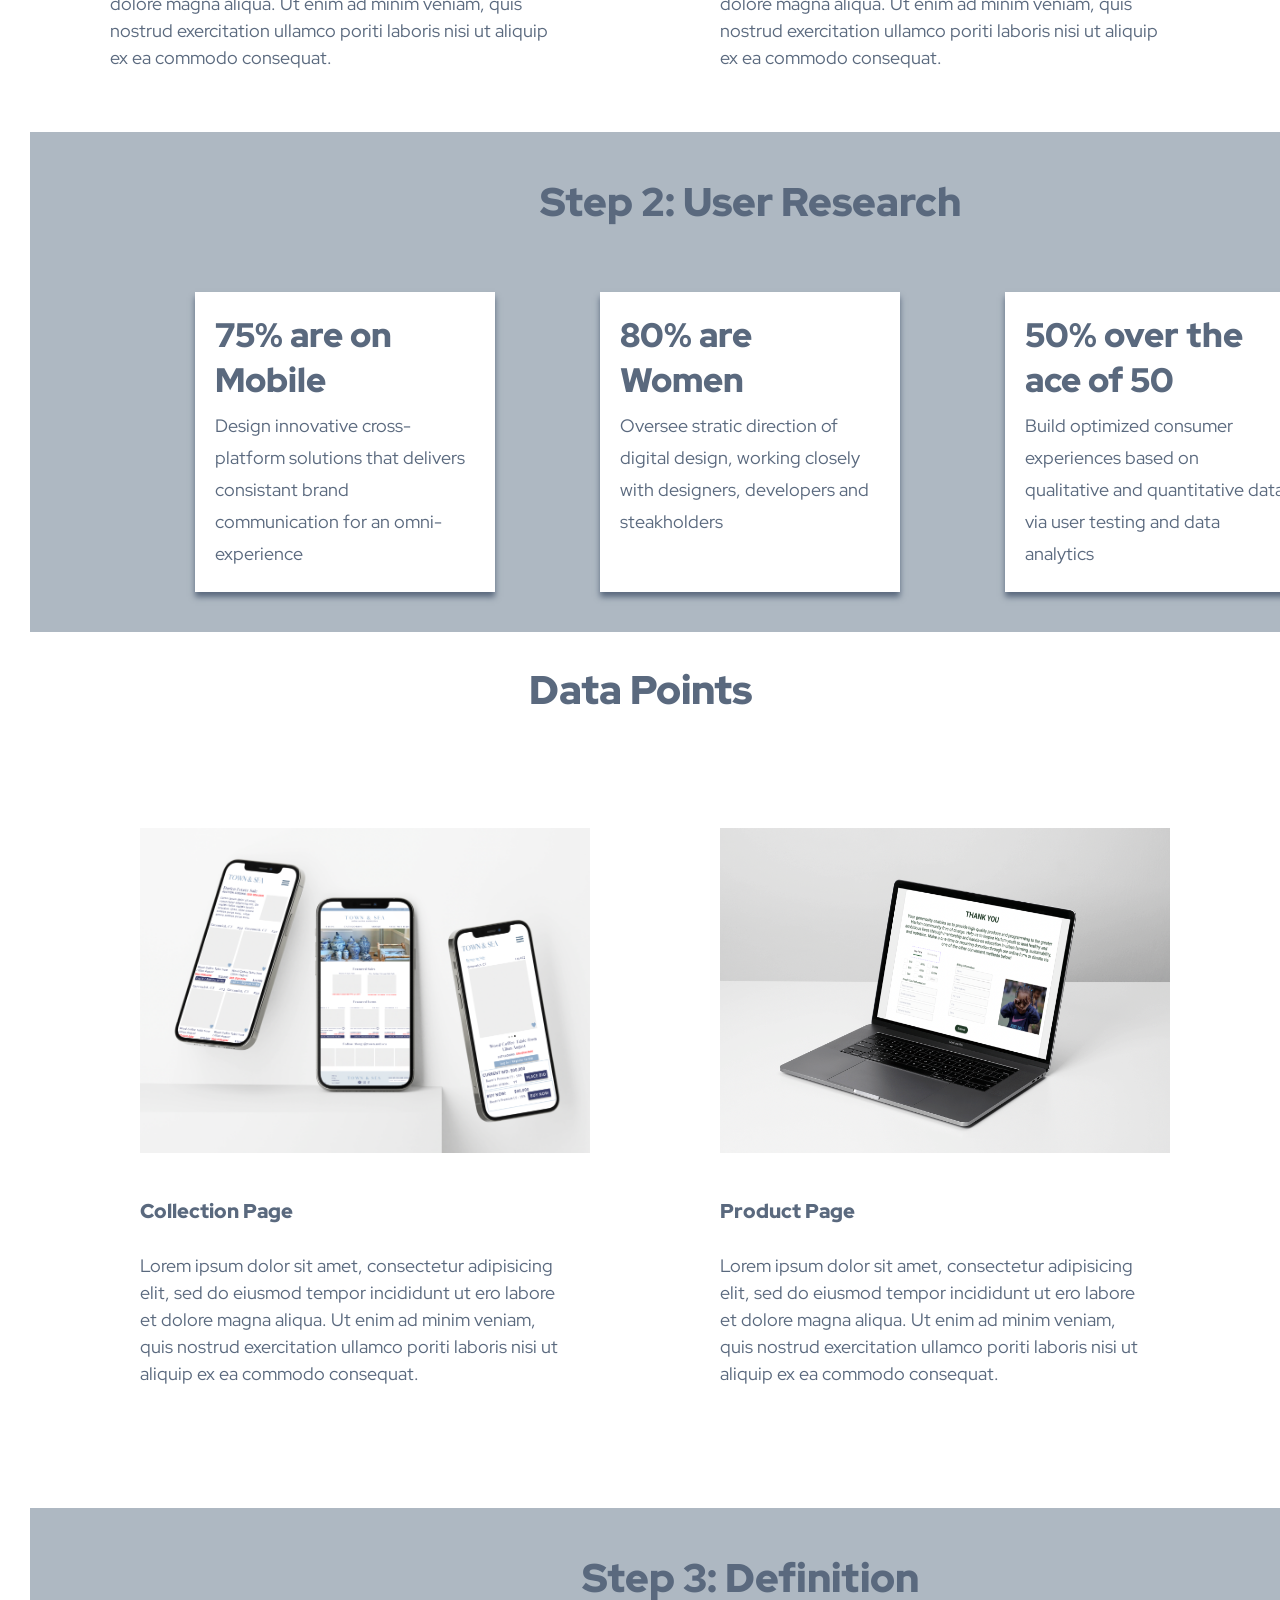
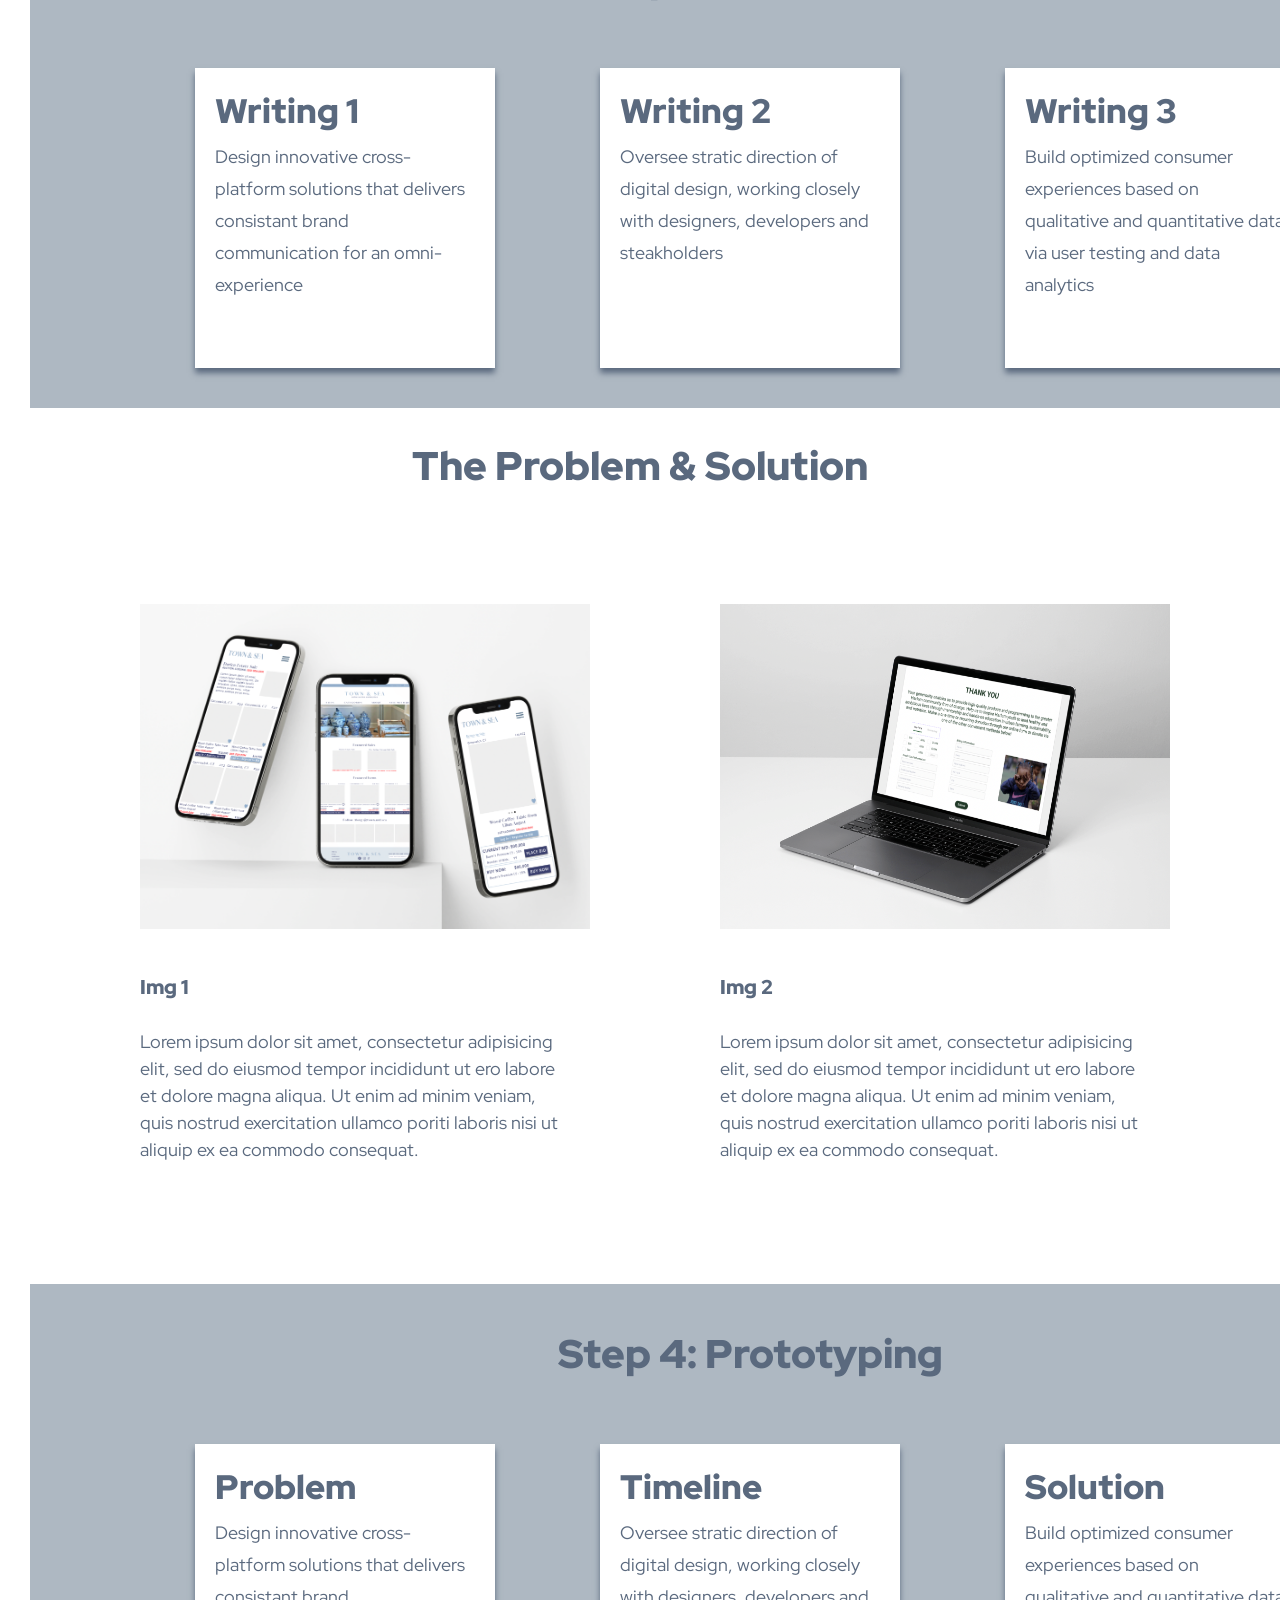
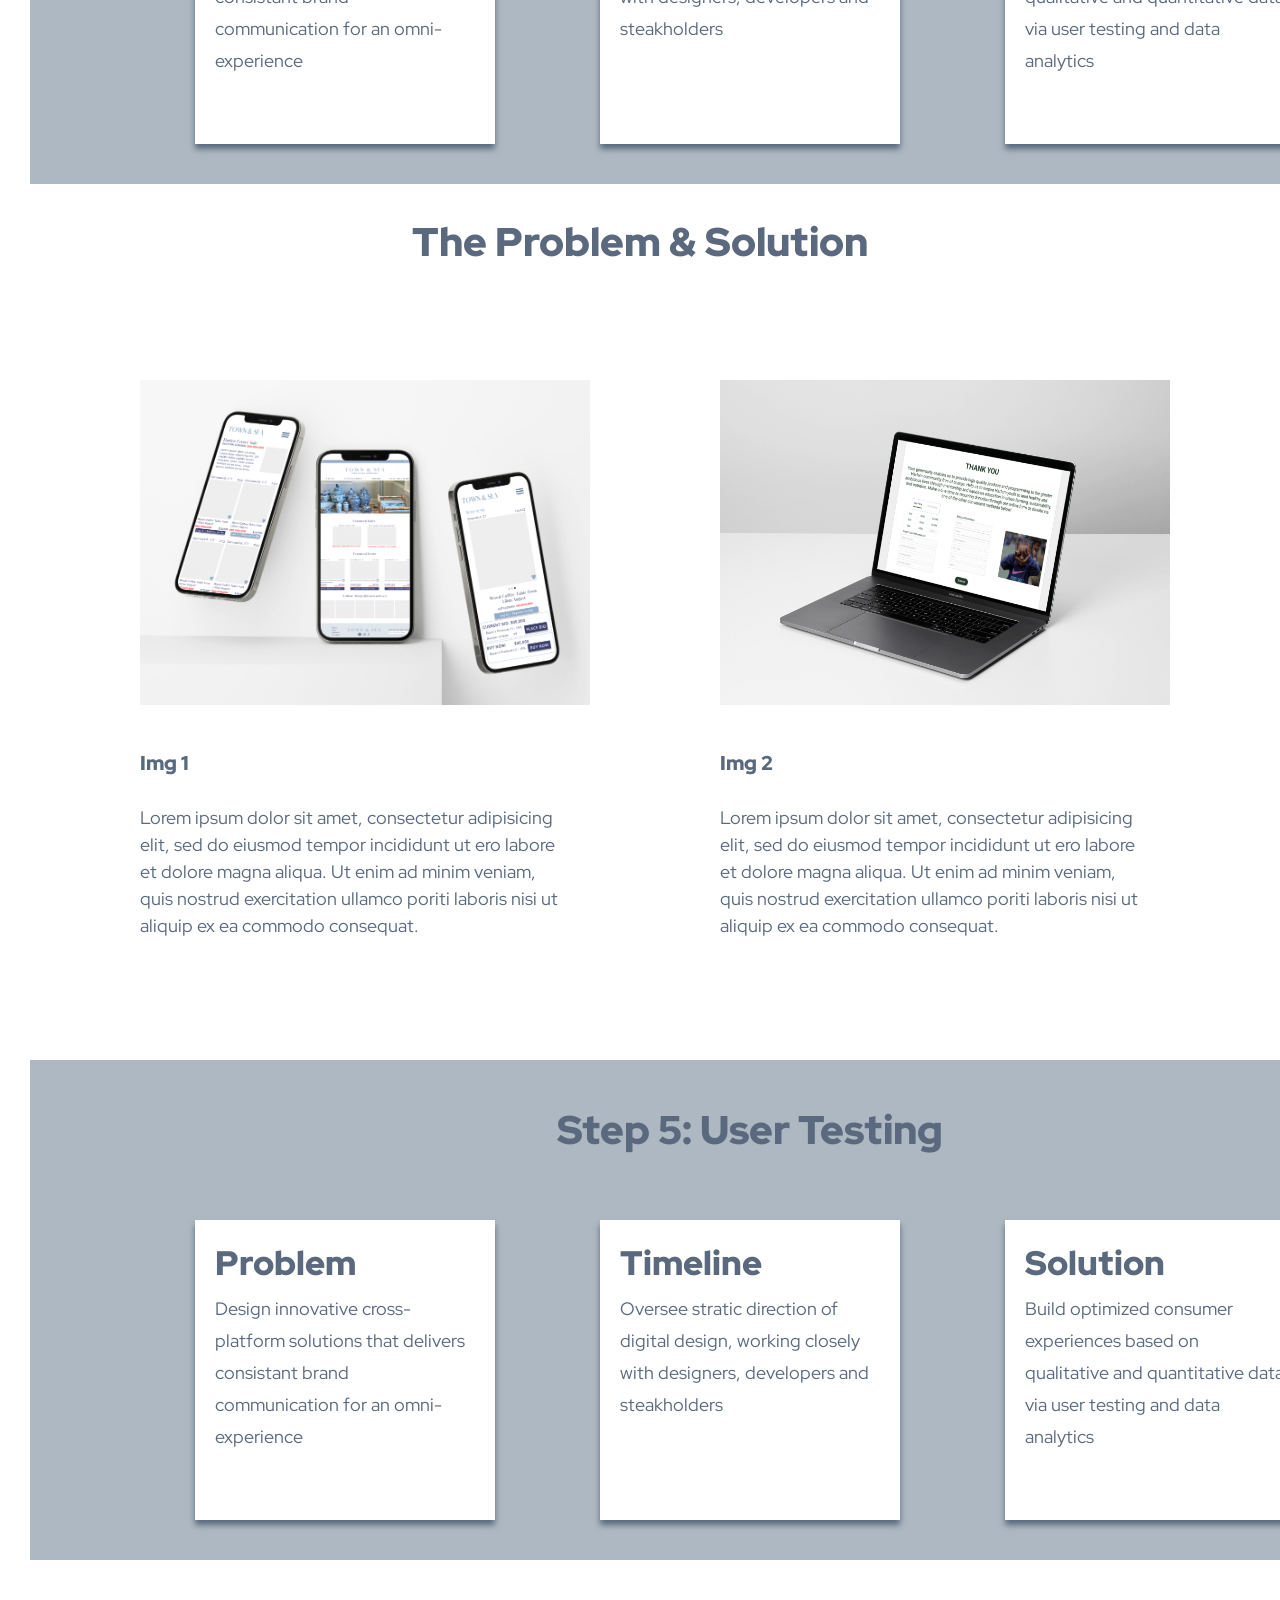
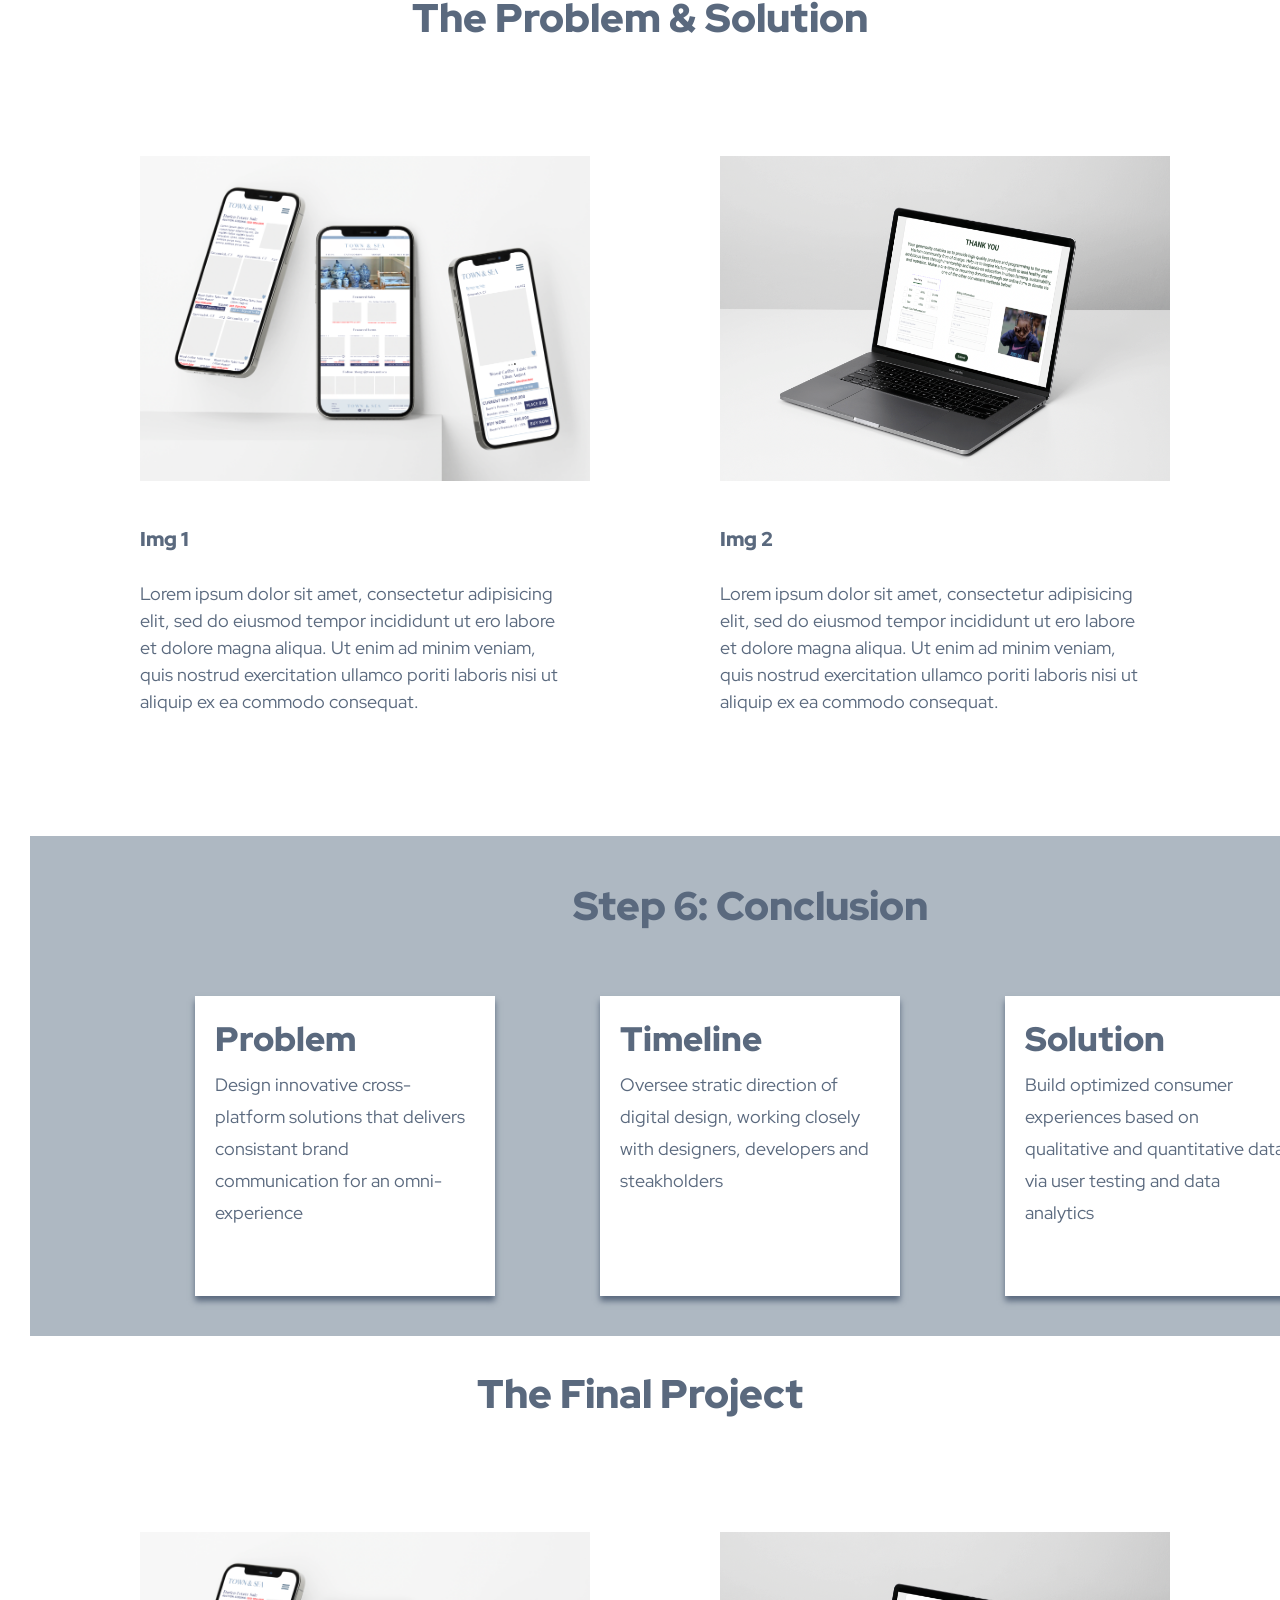
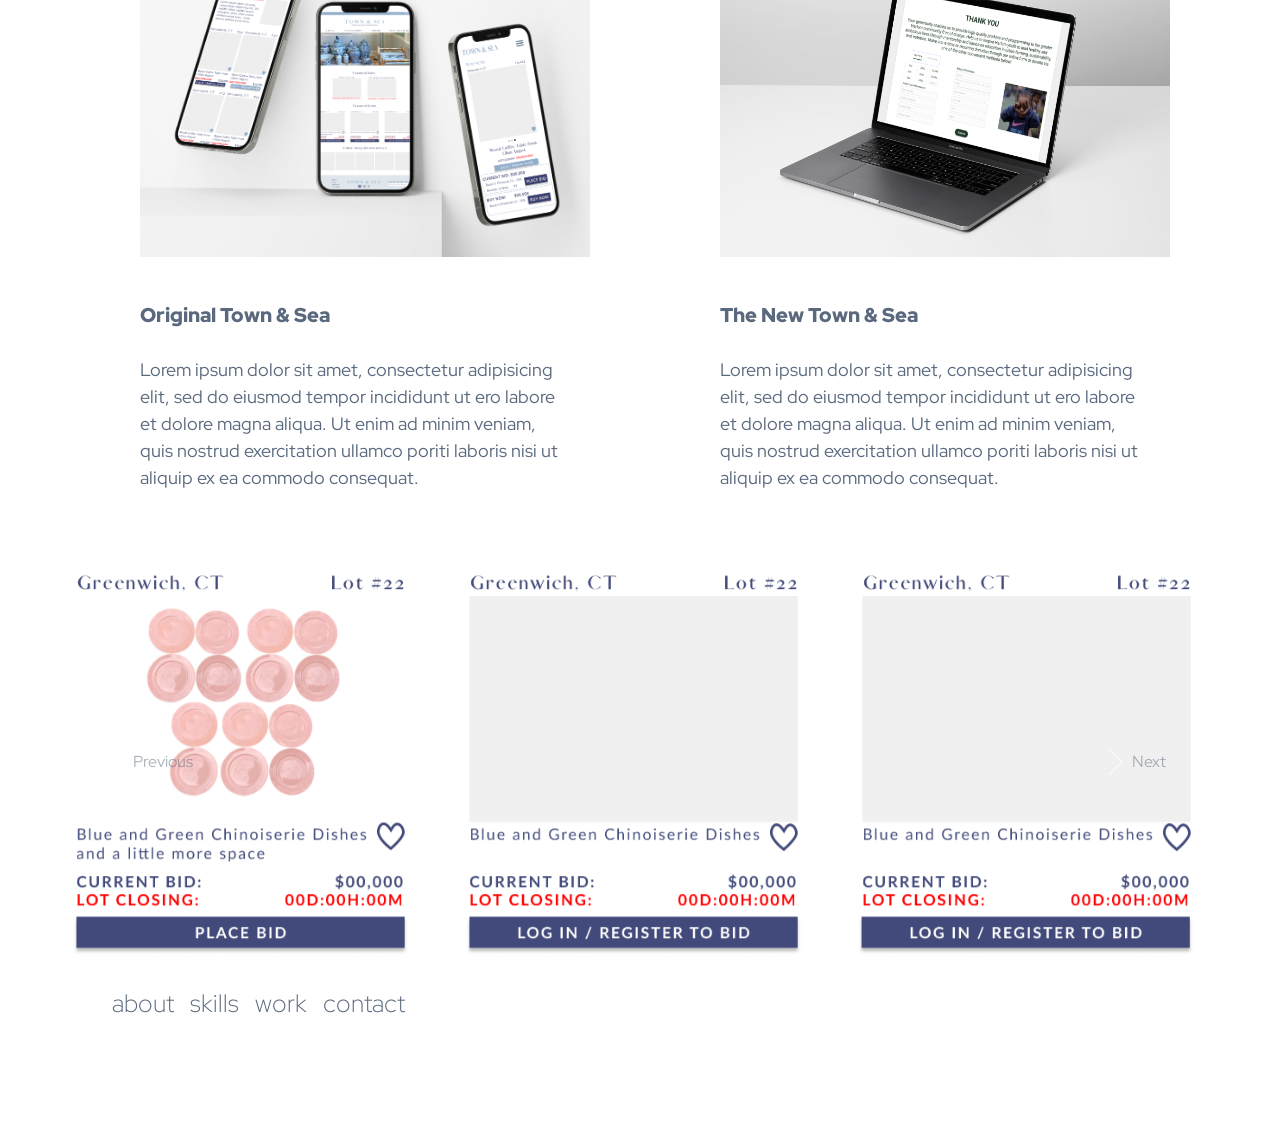
==== commit d45b54d6: "Added bootstrap" ====
--- a/work.html
+++ b/work.html
@@ -14,6 +14,8 @@
     <title>UX/UI Homework 20 - Kaitlin May's Portfolio</title>
     <link href="css/teststyle.css" type="text/css" rel="stylesheet">
   </head>
+
+     <!-- Header and Navigation -->
   <body>
     <header>
       <a href="index.html" >
@@ -32,7 +34,35 @@
         </div>
       </section>
       
-      <div class="heading">
+  <!-- Case Study Navigation -->
+
+      <ul class="nav justify-content-center">
+        <li class="nav-item">
+          <a class="nav-link" href="#step1">overview</a>
+        </li>
+        <li class="nav-item">
+          <a class="nav-link" href="#step2">user reseach</a>
+        </li>
+        <li class="nav-item">
+          <a class="nav-link" href="#step3">definition</a>
+        </li>
+        <li class="nav-item">
+          <a class="nav-link active" href="#step4">prototyping</a>
+        </li>
+        <li class="nav-item">
+          <a class="nav-link active" href="#step5">user testing</a>
+        </li>
+        <li class="nav-item">
+          <a class="nav-link" href="#step6">conclusion</a>
+        </li>
+
+      </ul>
+
+
+
+
+          <!-- Case Study -->
+      <div id="step1" class="heading">
         <h2> Step 1: The Process</h2>
         </div>
           <section class="flexContainer">
@@ -53,6 +83,95 @@
     
     
 
+    <section class="myWork">
+      <h2>The Problem & Solution</h2>
+      <div class="workGrid">
+       
+        <div class="img1">
+          <img src="images/Screen Shot 2022-01-11 at 3.17.35 PM.png">
+        </div>
+
+        <div class="content1">
+          <h4>Img 1</h4>
+          <p>Lorem ipsum dolor sit amet, consectetur adipisicing elit, sed do eiusmod tempor incididunt ut ero labore et dolore magna aliqua. Ut enim ad minim veniam, quis nostrud exercitation ullamco poriti laboris nisi ut aliquip ex ea commodo consequat.</p>
+        </div>
+
+        <div class="img2">
+          <img src="images/Screen Shot 2022-01-11 at 6.08.32 PM.png">
+        </div>
+
+        <div class="content2">
+          <h4>Img 2</h4>
+          <p>Lorem ipsum dolor sit amet, consectetur adipisicing elit, sed do eiusmod tempor incididunt ut ero labore et dolore magna aliqua. Ut enim ad minim veniam, quis nostrud exercitation ullamco poriti laboris nisi ut aliquip ex ea commodo consequat.</p>
+        </div>
+        </div>
+  
+
+      <div id="step2" class="heading">
+        <h2> Step 2: User Research</h2>
+        </div>
+          <section class="flexContainer">
+     
+      <div>
+        <h3>75% are on Mobile</h3>
+         <p>Design innovative cross-platform solutions that delivers consistant brand communication for an omni-experience</p>
+      </div>
+      <div>
+        <h3>80% are Women</h3>
+        <p>Oversee stratic direction of digital design, working closely with designers, developers and steakholders</p>
+      </div>
+      <div>
+        <h3>50% over the ace of 50</h3>
+        <p>Build optimized consumer experiences based on qualitative and quantitative data via user testing and data analytics</p>
+      </div>
+    </section>
+    
+    
+
+    <section class="myWork">
+      <h2>Data Points</h2>
+      <div class="workGrid">
+        <div class="img1">
+          <img src="images/Screen Shot 2022-01-11 at 3.17.35 PM.png">
+        </div>
+        <div class="content1">
+          <h4>Collection Page</h4>
+          <p>Lorem ipsum dolor sit amet, consectetur adipisicing elit, sed do eiusmod tempor incididunt ut ero labore et dolore magna aliqua. Ut enim ad minim veniam, quis nostrud exercitation ullamco poriti laboris nisi ut aliquip ex ea commodo consequat.</p>
+     
+        </div>
+        <div class="img2">
+          <img src="images/Screen Shot 2022-01-11 at 6.08.32 PM.png">
+        </div>
+        <div class="content2">
+          <h4>Product Page</h4>
+          <p>Lorem ipsum dolor sit amet, consectetur adipisicing elit, sed do eiusmod tempor incididunt ut ero labore et dolore magna aliqua. Ut enim ad minim veniam, quis nostrud exercitation ullamco poriti laboris nisi ut aliquip ex ea commodo consequat.</p>
+
+        </div>
+   
+        </div>
+  
+  
+    </section>
+
+    <div id="step3" class="heading">
+      <h2> Step 3: Definition</h2>
+      </div>
+        <section class="flexContainer">
+     
+      <div>
+        <h3>Writing 1</h3>
+         <p>Design innovative cross-platform solutions that delivers consistant brand communication for an omni-experience</p>
+      </div>
+      <div>
+        <h3>Writing 2</h3>
+        <p>Oversee stratic direction of digital design, working closely with designers, developers and steakholders</p>
+      </div>
+      <div>
+        <h3>Writing 3</h3>
+        <p>Build optimized consumer experiences based on qualitative and quantitative data via user testing and data analytics</p>
+      </div>
+    </section>
+    
     <section class="myWork">
       <h2>The Problem & Solution</h2>
       <div class="workGrid">
@@ -62,7 +181,7 @@
         <div class="content1">
           <h4>Img 1</h4>
           <p>Lorem ipsum dolor sit amet, consectetur adipisicing elit, sed do eiusmod tempor incididunt ut ero labore et dolore magna aliqua. Ut enim ad minim veniam, quis nostrud exercitation ullamco poriti laboris nisi ut aliquip ex ea commodo consequat.</p>
-
+  
         </div>
         <div class="img2">
           <img src="images/Screen Shot 2022-01-11 at 6.08.32 PM.png">
@@ -74,98 +193,10 @@
         </div>
    
         </div>
-  
-      </div>
-
-      <div class="heading">
-        <h2> Step 2: User Research</h2>
-        </div>
-          <section class="flexContainer">
-     
-      <div>
-        <h3>75% are on Mobile</h3>
-         <p>Design innovative cross-platform solutions that delivers consistant brand communication for an omni-experience</p>
-      </div>
-      <div>
-        <h3>80% are Women</h3>
-        <p>Oversee stratic direction of digital design, working closely with designers, developers and steakholders</p>
-      </div>
-      <div>
-        <h3>50% over the ace of 50</h3>
-        <p>Build optimized consumer experiences based on qualitative and quantitative data via user testing and data analytics</p>
-      </div>
-    </section>
-    
-    
-
-    <section class="myWork">
-      <h2>Data Points</h2>
-      <div class="workGrid">
-        <div class="img1">
-          <img src="images/Screen Shot 2022-01-11 at 3.17.35 PM.png">
-        </div>
-        <div class="content1">
-          <h4>Collection Page</h4>
-          <p>Lorem ipsum dolor sit amet, consectetur adipisicing elit, sed do eiusmod tempor incididunt ut ero labore et dolore magna aliqua. Ut enim ad minim veniam, quis nostrud exercitation ullamco poriti laboris nisi ut aliquip ex ea commodo consequat.</p>
-     
-        </div>
-        <div class="img2">
-          <img src="images/Screen Shot 2022-01-11 at 6.08.32 PM.png">
-        </div>
-        <div class="content2">
-          <h4>Product Page</h4>
-          <p>Lorem ipsum dolor sit amet, consectetur adipisicing elit, sed do eiusmod tempor incididunt ut ero labore et dolore magna aliqua. Ut enim ad minim veniam, quis nostrud exercitation ullamco poriti laboris nisi ut aliquip ex ea commodo consequat.</p>
-
-        </div>
-   
-        </div>
-  
-      </div>
-    </section>
-
-    <div class="heading">
-      <h2> Step 3: Definition</h2>
-      </div>
-        <section class="flexContainer">
-     
-      <div>
-        <h3>Writing 1</h3>
-         <p>Design innovative cross-platform solutions that delivers consistant brand communication for an omni-experience</p>
-      </div>
-      <div>
-        <h3>Writing 2</h3>
-        <p>Oversee stratic direction of digital design, working closely with designers, developers and steakholders</p>
-      </div>
-      <div>
-        <h3>Writing 3</h3>
-        <p>Build optimized consumer experiences based on qualitative and quantitative data via user testing and data analytics</p>
-      </div>
-    </section>
-    
-    <section class="myWork">
-      <h2>The Problem & Solution</h2>
-      <div class="workGrid">
-        <div class="img1">
-          <img src="images/Screen Shot 2022-01-11 at 3.17.35 PM.png">
-        </div>
-        <div class="content1">
-          <h4>Img 1</h4>
-          <p>Lorem ipsum dolor sit amet, consectetur adipisicing elit, sed do eiusmod tempor incididunt ut ero labore et dolore magna aliqua. Ut enim ad minim veniam, quis nostrud exercitation ullamco poriti laboris nisi ut aliquip ex ea commodo consequat.</p>
-  
-        </div>
-        <div class="img2">
-          <img src="images/Screen Shot 2022-01-11 at 6.08.32 PM.png">
-        </div>
-        <div class="content2">
-          <h4>Img 2</h4>
-          <p>Lorem ipsum dolor sit amet, consectetur adipisicing elit, sed do eiusmod tempor incididunt ut ero labore et dolore magna aliqua. Ut enim ad minim veniam, quis nostrud exercitation ullamco poriti laboris nisi ut aliquip ex ea commodo consequat.</p>
-      
-        </div>
-   
-        </div>
-
-
-    <div class="heading">
+</section>
+
+
+    <div id="step4" class="heading">
       <h2> Step 4: Prototyping</h2>
       </div>
         <section class="flexContainer">
@@ -184,7 +215,8 @@
     </div>
   </section>
   
-  
+   
+
 
   <section class="myWork">
     <h2>The Problem & Solution</h2>
@@ -195,22 +227,21 @@
       <div class="content1">
         <h4>Img 1</h4>
         <p>Lorem ipsum dolor sit amet, consectetur adipisicing elit, sed do eiusmod tempor incididunt ut ero labore et dolore magna aliqua. Ut enim ad minim veniam, quis nostrud exercitation ullamco poriti laboris nisi ut aliquip ex ea commodo consequat.</p>
-
-      </div>
+      </div>
+      
       <div class="img2">
         <img src="images/Screen Shot 2022-01-11 at 6.08.32 PM.png">
       </div>
+     
       <div class="content2">
         <h4>Img 2</h4>
         <p>Lorem ipsum dolor sit amet, consectetur adipisicing elit, sed do eiusmod tempor incididunt ut ero labore et dolore magna aliqua. Ut enim ad minim veniam, quis nostrud exercitation ullamco poriti laboris nisi ut aliquip ex ea commodo consequat.</p>
-    
       </div>
  
       </div>
-
-    </div>
-
-    <div class="heading">
+</section>
+
+    <div id="step5" class="heading">
       <h2> Step 5: User Testing</h2>
       </div>
         <section class="flexContainer">
@@ -235,26 +266,28 @@
     <h2>The Problem & Solution</h2>
     <div class="workGrid">
       <div class="img1">
+
         <img src="images/Screen Shot 2022-01-11 at 3.17.35 PM.png">
       </div>
       <div class="content1">
         <h4>Img 1</h4>
         <p>Lorem ipsum dolor sit amet, consectetur adipisicing elit, sed do eiusmod tempor incididunt ut ero labore et dolore magna aliqua. Ut enim ad minim veniam, quis nostrud exercitation ullamco poriti laboris nisi ut aliquip ex ea commodo consequat.</p>
-
-      </div>
+      </div>
+      
       <div class="img2">
         <img src="images/Screen Shot 2022-01-11 at 6.08.32 PM.png">
       </div>
+     
       <div class="content2">
         <h4>Img 2</h4>
         <p>Lorem ipsum dolor sit amet, consectetur adipisicing elit, sed do eiusmod tempor incididunt ut ero labore et dolore magna aliqua. Ut enim ad minim veniam, quis nostrud exercitation ullamco poriti laboris nisi ut aliquip ex ea commodo consequat.</p>
-    
       </div>
  
       </div>
-
-    </div>
-    <div class="heading">
+      </section>
+
+
+    <div id="step6" class="heading">
       <h2> Step 6: Conclusion</h2>
       </div>
         <section class="flexContainer">
@@ -275,29 +308,54 @@
 
 
   <section class="myWork">
-    <h2>The Problem & Solution</h2>
+    <h2>The Final Project</h2>
     <div class="workGrid">
+      
       <div class="img1">
         <img src="images/Screen Shot 2022-01-11 at 3.17.35 PM.png">
       </div>
+     
       <div class="content1">
-        <h4>Img 1</h4>
-        <p>Lorem ipsum dolor sit amet, consectetur adipisicing elit, sed do eiusmod tempor incididunt ut ero labore et dolore magna aliqua. Ut enim ad minim veniam, quis nostrud exercitation ullamco poriti laboris nisi ut aliquip ex ea commodo consequat.</p>
-
-      </div>
+        <h4>Original Town & Sea</h4>
+        <p>Lorem ipsum dolor sit amet, consectetur adipisicing elit, sed do eiusmod tempor incididunt ut ero labore et dolore magna aliqua. Ut enim ad minim veniam, quis nostrud exercitation ullamco poriti laboris nisi ut aliquip ex ea commodo consequat.</p>
+      </div>
+     
       <div class="img2">
         <img src="images/Screen Shot 2022-01-11 at 6.08.32 PM.png">
       </div>
+     
       <div class="content2">
-        <h4>Img 2</h4>
-        <p>Lorem ipsum dolor sit amet, consectetur adipisicing elit, sed do eiusmod tempor incididunt ut ero labore et dolore magna aliqua. Ut enim ad minim veniam, quis nostrud exercitation ullamco poriti laboris nisi ut aliquip ex ea commodo consequat.</p>
-    
+        <h4>The New Town & Sea</h4>
+        <p>Lorem ipsum dolor sit amet, consectetur adipisicing elit, sed do eiusmod tempor incididunt ut ero labore et dolore magna aliqua. Ut enim ad minim veniam, quis nostrud exercitation ullamco poriti laboris nisi ut aliquip ex ea commodo consequat.</p>
       </div>
  
       </div>
   
 
-  
+     <!-- Bootstrap Grids - Carousel Slids of Final Project -->
+    
+     <div id="carouselExampleControls" class="carousel slide" data-ride="carousel">
+      <div class="carousel-inner">
+        <div class="carousel-item active">
+          <img src="images/NEW TOWN AND SEA00001.png" class="d-block w-100" alt="...">
+        </div>
+        <div class="carousel-item">
+          <img src="images/NEW TOWN AND SEA00002.png" class="d-block w-100" alt="...">
+        </div>
+        <div class="carousel-item">
+          <img src="images/NEW TOWN AND SEA00003.png" class="d-block w-100" alt="...">
+        </div>
+      </div>
+      <a class="carousel-control-prev" href="#carouselExampleControls" role="button" data-slide="prev">
+        <span class="carousel-control-prev-icon" aria-hidden="true"></span>
+        <span class="sr-only">Previous</span>
+      </a>
+      <a class="carousel-control-next" href="#carouselExampleControls" role="button" data-slide="next">
+        <span class="carousel-control-next-icon" aria-hidden="true"></span>
+        <span class="sr-only">Next</span>
+      </a>
+    </div>
+
 
 
     <footer id="footer">
